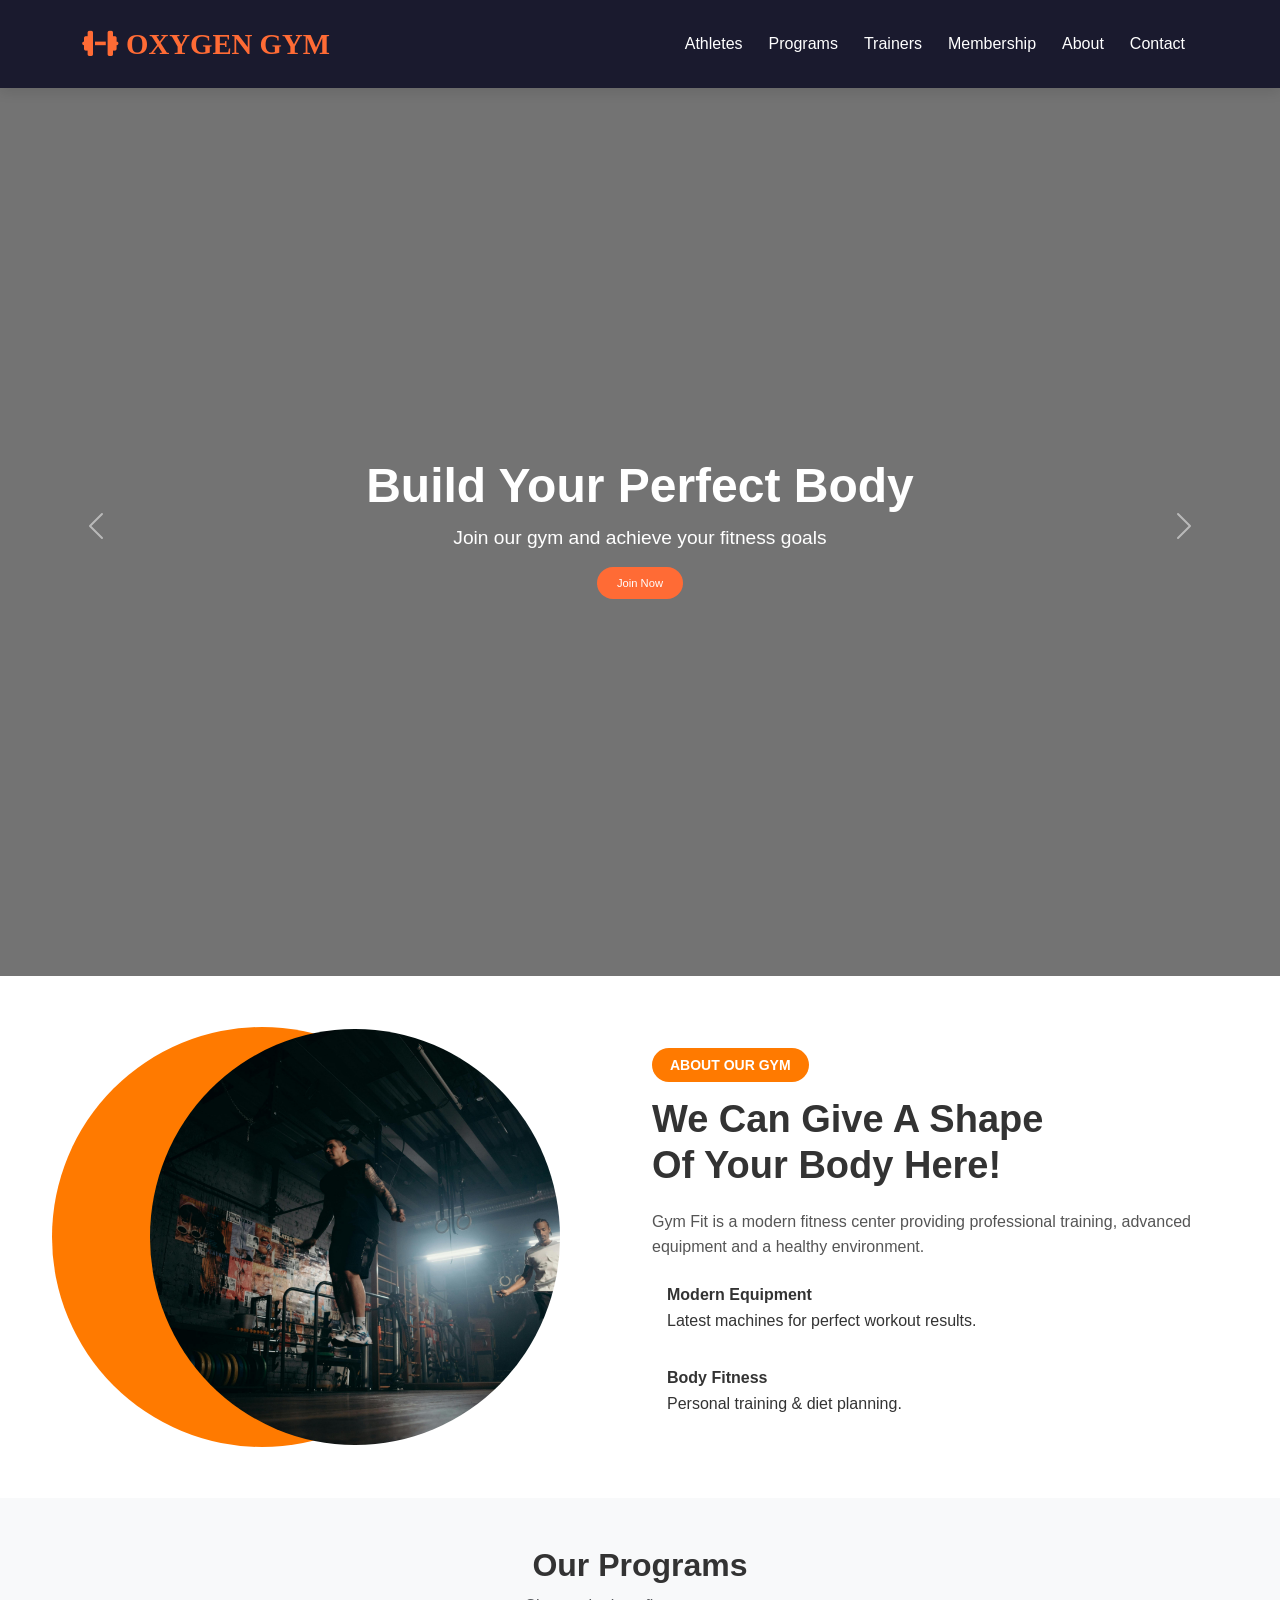
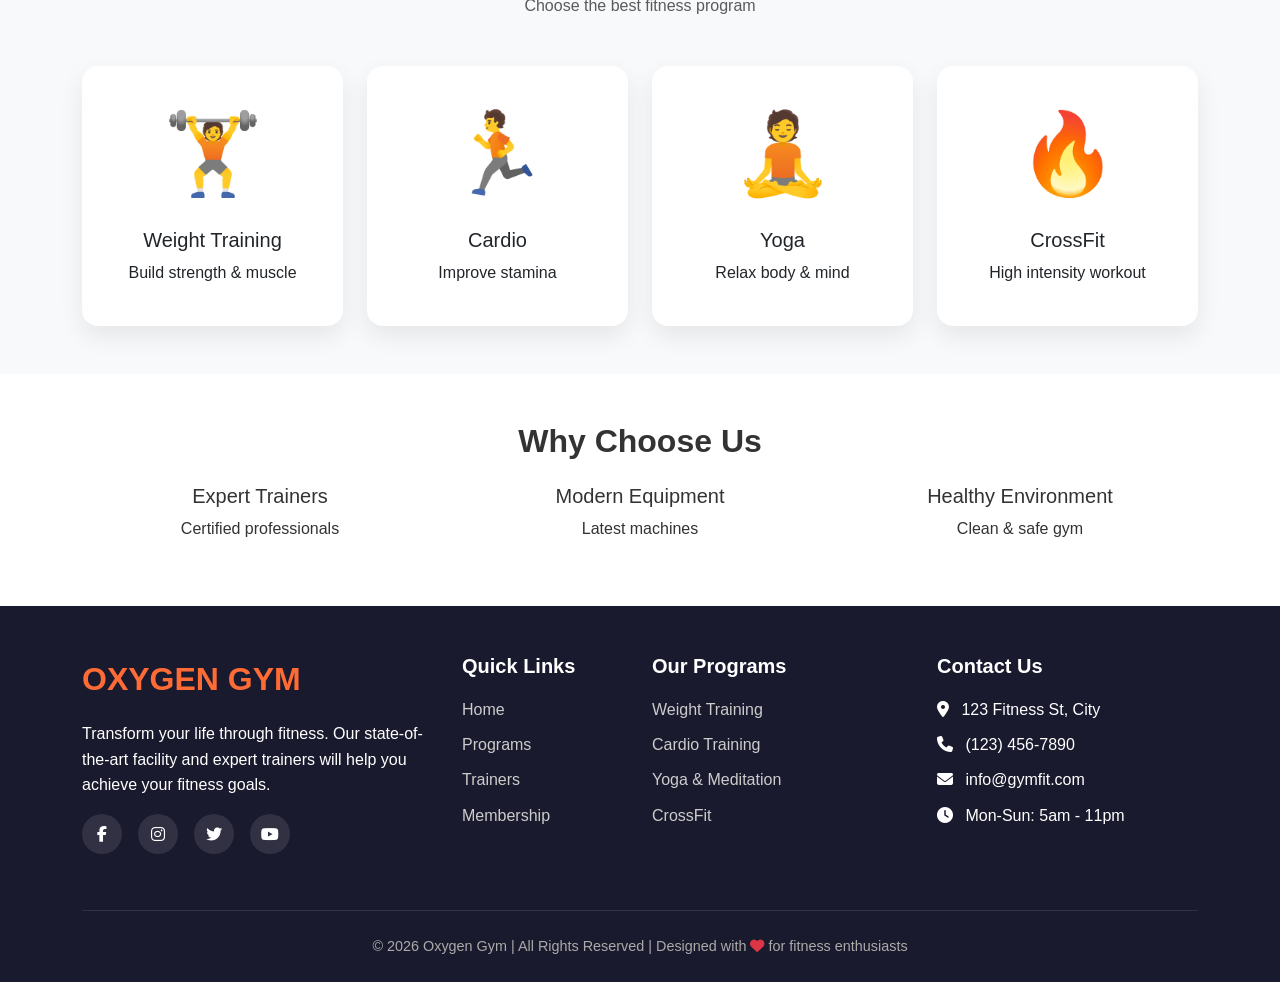
==== index.html @ 36de1846 "changes" ====
<!DOCTYPE html>
<html lang="en">

<head>
  <meta charset="UTF-8" />
  <title>Home | Oxygen Gym</title>
  <meta name="viewport" content="width=device-width, initial-scale=1" />

  <!-- Bootstrap CSS -->
  <link href="https://cdn.jsdelivr.net/npm/bootstrap@5.3.2/dist/css/bootstrap.min.css" rel="stylesheet" />
  <!-- <link rel="icon" type="image/svg+xml" href="data:image/svg+xml" /> -->
  <!-- <svg xmlns='http://www.w3.org/2000/svg' viewBox='0 0 640 512'>
    <path fill='%23dc3545'
      d='M96 96c-17.7 0-32 14.3-32 32v64H32c-17.7 0-32 14.3-32 32v64c0 17.7 14.3 32 32 32h32v64c0 17.7 14.3 32 32 32s32-14.3 32-32v-64h320v64c0 17.7 14.3 32 32 32s32-14.3 32-32v-64h32c17.7 0 32-14.3 32-32v-64c0-17.7-14.3-32-32-32h-32v-64c0-17.7-14.3-32-32-32s-32 14.3-32 32v64H128v-64c0-17.7-14.3-32-32-32z' />
  </svg>" /> -->
  <!-- Custom CSS -->
  <link rel="stylesheet" href="../css/index.css" />
</head>

<body>
  <!-- ===== Navbar ===== -->
  <div id="header"></div>

  <!-- ===== Hero Section ===== -->
  <div id="heroCarousel" class="carousel slide carousel-fade" data-bs-ride="carousel">
    <div class="carousel-inner">
      <!-- Slide 1 -->
      <div class="carousel-item active">
        <div class="hero-slide d-flex align-items-center justify-content-center text-white">
          <video class="bg-video" autoplay muted loop playsinline>
            <source src="./assets/banner/gym1.mp4" type="video/mp4" />
          </video>

          <div class="hero-content text-center">
            <h1 class="fw-bold">Build Your Perfect Body</h1>
            <p>Join our gym and achieve your fitness goals</p>
            <a href="../membership.html" class="btn-swiper btn-danger btn-lg mt-3">
              Join Now
            </a>
          </div>
        </div>
      </div>

      <!-- Slide 2 -->
      <div class="carousel-item">
        <div class="hero-slide d-flex align-items-center justify-content-center text-white">
          <video class="bg-video" autoplay muted loop playsinline>
            <source src="./assets/banner/boxing.mp4" type="video/mp4" />
          </video>

          <div class="hero-content text-center">
            <h1 class="fw-bold">Train Hard, Stay Fit</h1>
            <p>Professional trainers & modern equipment</p>
            <a href="../membership.html" class="btn-swiper  btn-lg mt-3">
              Join Now
            </a>
          </div>
        </div>
      </div>
    </div>

    <!-- Controls -->
    <button class="carousel-control-prev" type="button" data-bs-target="#heroCarousel" data-bs-slide="prev">
      <span class="carousel-control-prev-icon"></span>
    </button>

    <button class="carousel-control-next" type="button" data-bs-target="#heroCarousel" data-bs-slide="next">
      <span class="carousel-control-next-icon"></span>
    </button>
  </div>

  <!-- ===== About Section ===== -->
  <section class="about-section py-5">
    <div class="container">
      <div class="row align-items-center">

        <!-- IMAGE SIDE -->
        <div class="col-lg-6 col-md-6 col-sm-12 mb-4 mb-lg-0 ">
          <div class="about-img-wrapper">
            <span class="about-bg-shape"></span>
            <img src="./assets/gym1.jpg" alt="Gym" class="about-img" />
          </div>
        </div>

        <!-- CONTENT SIDE -->
        <div class="col-lg-6 col-md-6 col-sm-12 mt-sm-4">
          <span class="about-badge">ABOUT OUR GYM</span>
          <h2 class="about-title">
            We Can Give A Shape <br /> Of Your Body Here!
          </h2>

          <p class="about-text">
            Gym Fit is a modern fitness center providing professional training,
            advanced equipment and a healthy environment.
          </p>

          <div class="about-feature">
            <i class="bi bi-barbell"></i>
            <div>
              <h6>Modern Equipment</h6>
              <p>Latest machines for perfect workout results.</p>
            </div>
          </div>

          <div class="about-feature">
            <i class="bi bi-heart-pulse"></i>
            <div>
              <h6>Body Fitness</h6>
              <p>Personal training & diet planning.</p>
            </div>
          </div>
        </div>

      </div>
    </div>
  </section>


  <!-- ===== Programs Section ===== -->
  <section class="py-5 bg-light">
    <div class="container">
      <div class="text-center mb-5">
        <h2 class="fw-bold">Our Programs</h2>
        <p class="text-muted">Choose the best fitness program</p>
      </div>

      <div class="row g-4">
        <div class="col-lg-3 col-md-4 col-sm-6">
          <a href="programs.html" class="program-card">
            <div class="card text-center h-100">
              <div class="card-body">
                <div class="icon">🏋️</div>
                <h5>Weight Training</h5>
                <p>Build strength & muscle</p>
              </div>
            </div>
          </a>
        </div>

        <div class="col-lg-3 col-md-4 col-sm-6">
          <a href="programs.html" class="program-card">
            <div class="card text-center h-100">
              <div class="card-body">
                <div class="icon">🏃</div>
                <h5>Cardio</h5>
                <p>Improve stamina</p>
              </div>
            </div>
          </a>
        </div>

        <div class="col-lg-3 col-md-4 col-sm-6">
          <a href="programs.html" class="program-card">
            <div class="card text-center h-100">
              <div class="card-body">
                <div class="icon">🧘</div>
                <h5>Yoga</h5>
                <p>Relax body & mind</p>
              </div>
            </div>
          </a>
        </div>

        <div class="col-lg-3 col-md-4 col-sm-6">
          <a href="programs.html" class="program-card">
            <div class="card text-center h-100">
              <div class="card-body">
                <div class="icon">🔥</div>
                <h5>CrossFit</h5>
                <p>High intensity workout</p>
              </div>
            </div>
          </a>
        </div>
      </div>
    </div>
  </section>

  <!-- ===== Why Choose Us ===== -->
  <section class="py-5 why-choose-us">
    <div class="container">
      <div class="text-center mb-4">
        <h2 class="fw-bold">Why Choose Us</h2>
      </div>

      <div class="row text-center">
        <div class="col-md-4">
          <h5>Expert Trainers</h5>
          <p>Certified professionals</p>
        </div>
        <div class="col-md-4">
          <h5>Modern Equipment</h5>
          <p>Latest machines</p>
        </div>
        <div class="col-md-4">
          <h5>Healthy Environment</h5>
          <p>Clean & safe gym</p>
        </div>
      </div>
    </div>
  </section>

  <!-- ===== Footer ===== -->
  <div id="footer"></div>

  <script src="../js/main.js"></script>
  <script src="https://cdn.jsdelivr.net/npm/bootstrap@5.3.2/dist/js/bootstrap.bundle.min.js"></script>
</body>

</html>
---- css/index.css ----
body {
  padding-top: 70px;
}

/* ===== Hero Section ===== */
.hero-slide {
  position: relative;
  height: 100vh;
  overflow: hidden;
}

.bg-video {
  position: absolute;
  inset: 0;
  width: 100%;
  height: 100%;
  object-fit: cover;
  z-index: 1;
}

.hero-slide::after {
  content: "";
  position: absolute;
  inset: 0;
  background: rgba(0, 0, 0, 0.55);
  z-index: 2;
}

.hero-content {
  position: relative;
  z-index: 3;
  padding: 20px;
}

.hero-content h1 {
  font-size: 3rem;
}

.hero-content p {
  font-size: 1.2rem;
}

.btn-swiper {
  background-color: var(--primary-color);
  color: white;
  border: none;
  padding: 10px 20px;
  font-size: 0.7rem;
  border-radius: 30px;
  transition: background-color 0.3s ease;
  text-decoration: none;
}

/* ===== Programs ===== */
.program-card {
  text-decoration: none;
  color: inherit;
}

.program-card .card {
  border: none;
  border-radius: 16px;
  box-shadow: 0 10px 25px rgba(0, 0, 0, 0.08);
  transition: 0.3s;
}

.program-card .card:hover {
  transform: translateY(-8px);
  box-shadow: 0 20px 40px rgba(0, 0, 0, 0.15);
  background: #d2d6d1;
}

.icon {
  font-size: 80px;
  margin-bottom: 10px;
}

/* ===== Responsive ===== */
@media (max-width: 768px) {
  body {
    padding-top: 60px;
  }

  .hero-content h1 {
    font-size: 1rem;
  }

  .hero-content p {
    font-size: 0.6rem;
  }

  .hero-slide {
    height: 40vh;
  }

  .icon {
    font-size: 30px;
  }
  .btn-swiper {
    font-size: 0.8rem;
    padding: 8px 16px;
  }
}

@media (max-width: 576px) {
  .why-choose-us .col-md-4 {
    margin-bottom: 20px;
  }
}

.about-section {
  background: #fff;
}

.about-img-wrapper {
  position: relative;
  display: flex;
  justify-content: center;
}

.about-bg-shape {
  position: absolute;
  width: 420px;
  height: 420px;
  background: #ff7a00;
  border-radius: 50%;
  left: -30px;
  top: 50%;
  transform: translateY(-50%);
  z-index: 1;
}

.about-img {
  position: relative;
  z-index: 2;
  max-width: 75%;
  border-radius: 50%;
}

/* Content */
.about-badge {
  display: inline-block;
  background: #ff7a00;
  color: #fff;
  padding: 6px 18px;
  border-radius: 20px;
  font-size: 14px;
  font-weight: 600;
  margin-bottom: 15px;
}

.about-title {
  font-size: 38px;
  font-weight: 800;
  margin-bottom: 20px;
}

.about-text {
  color: #555;
  margin-bottom: 25px;
}

/* Features */
.about-feature {
  display: flex;
  gap: 15px;
  margin-bottom: 18px;
}

.about-feature i {
  font-size: 28px;
  color: #ff7a00;
}

.about-feature h6 {
  font-weight: 700;
  margin-bottom: 4px;
}

/* Responsive */
@media (max-width: 991px) {
  .about-bg-shape {
    width: 300px;
    height: 300px;
    left: 50%;
    transform: translate(-50%, -50%);
  }

  .about-title {
    font-size: 28px;
  }
}
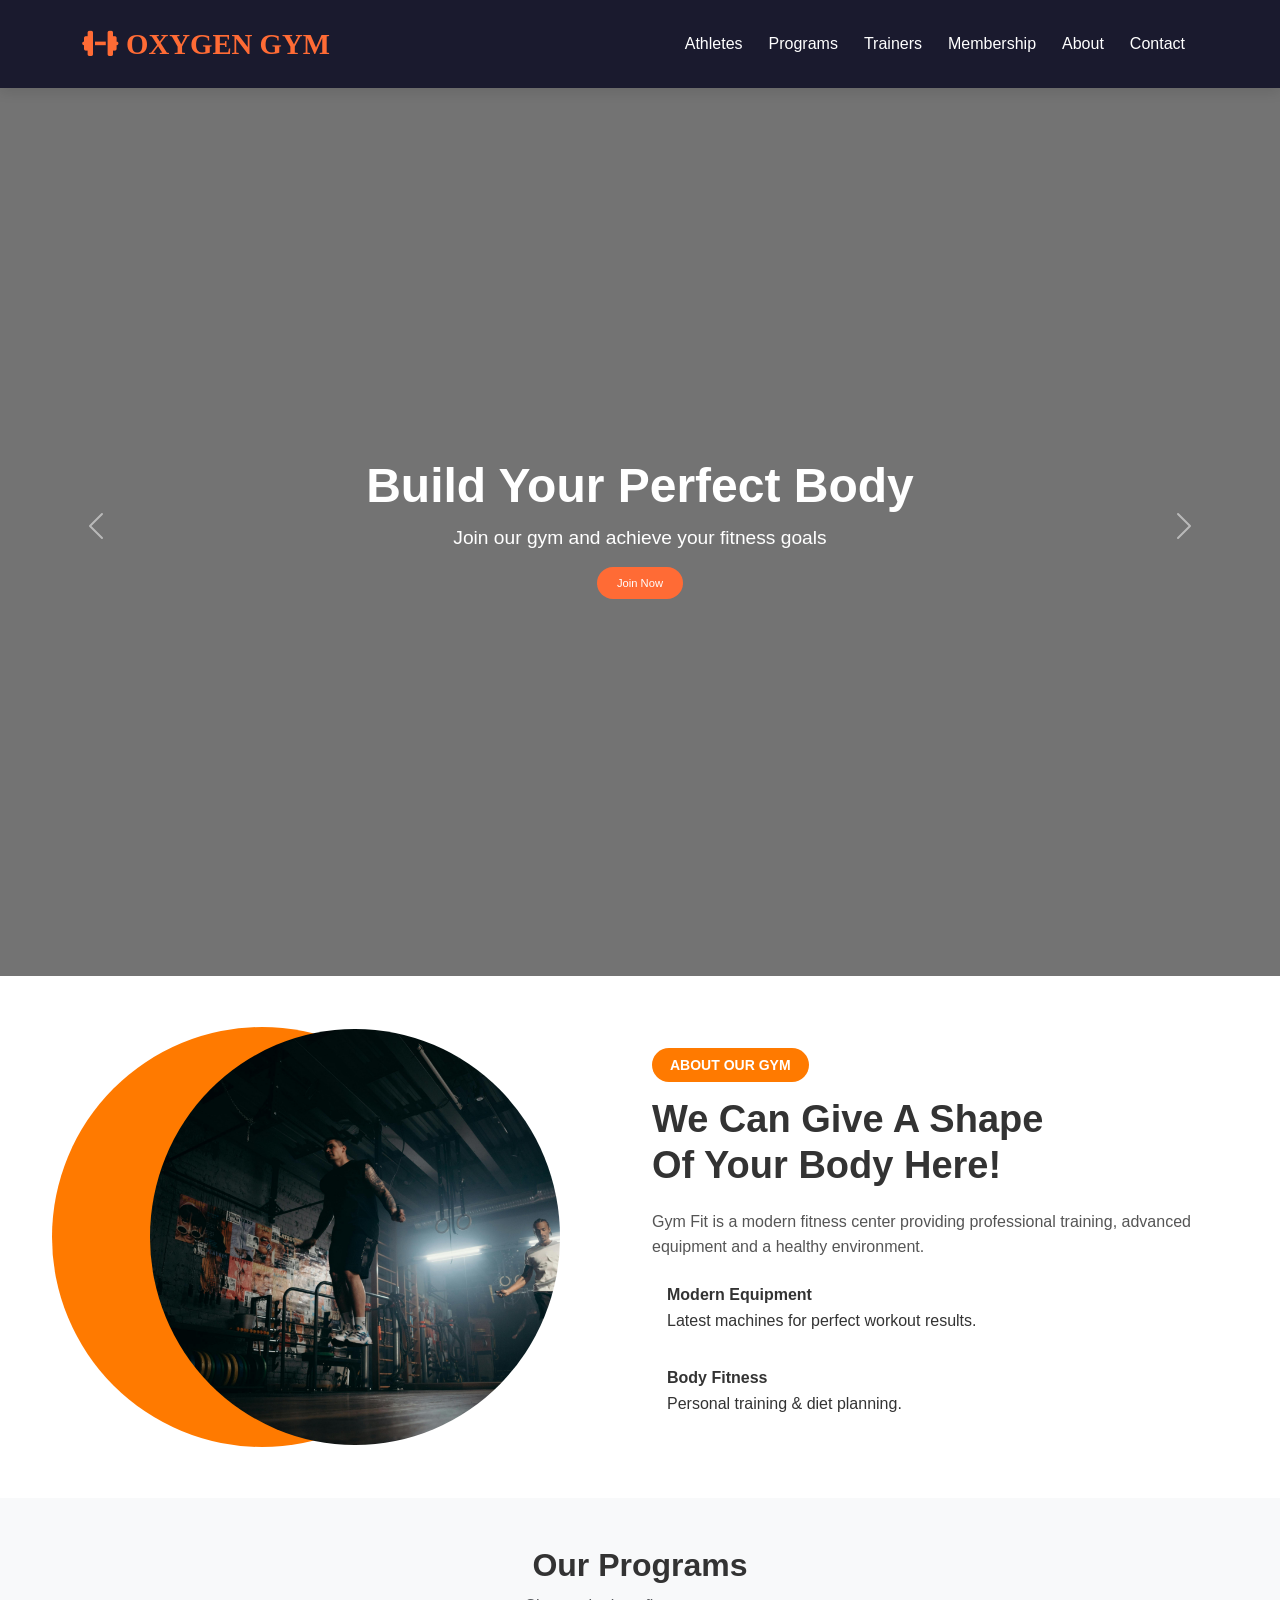
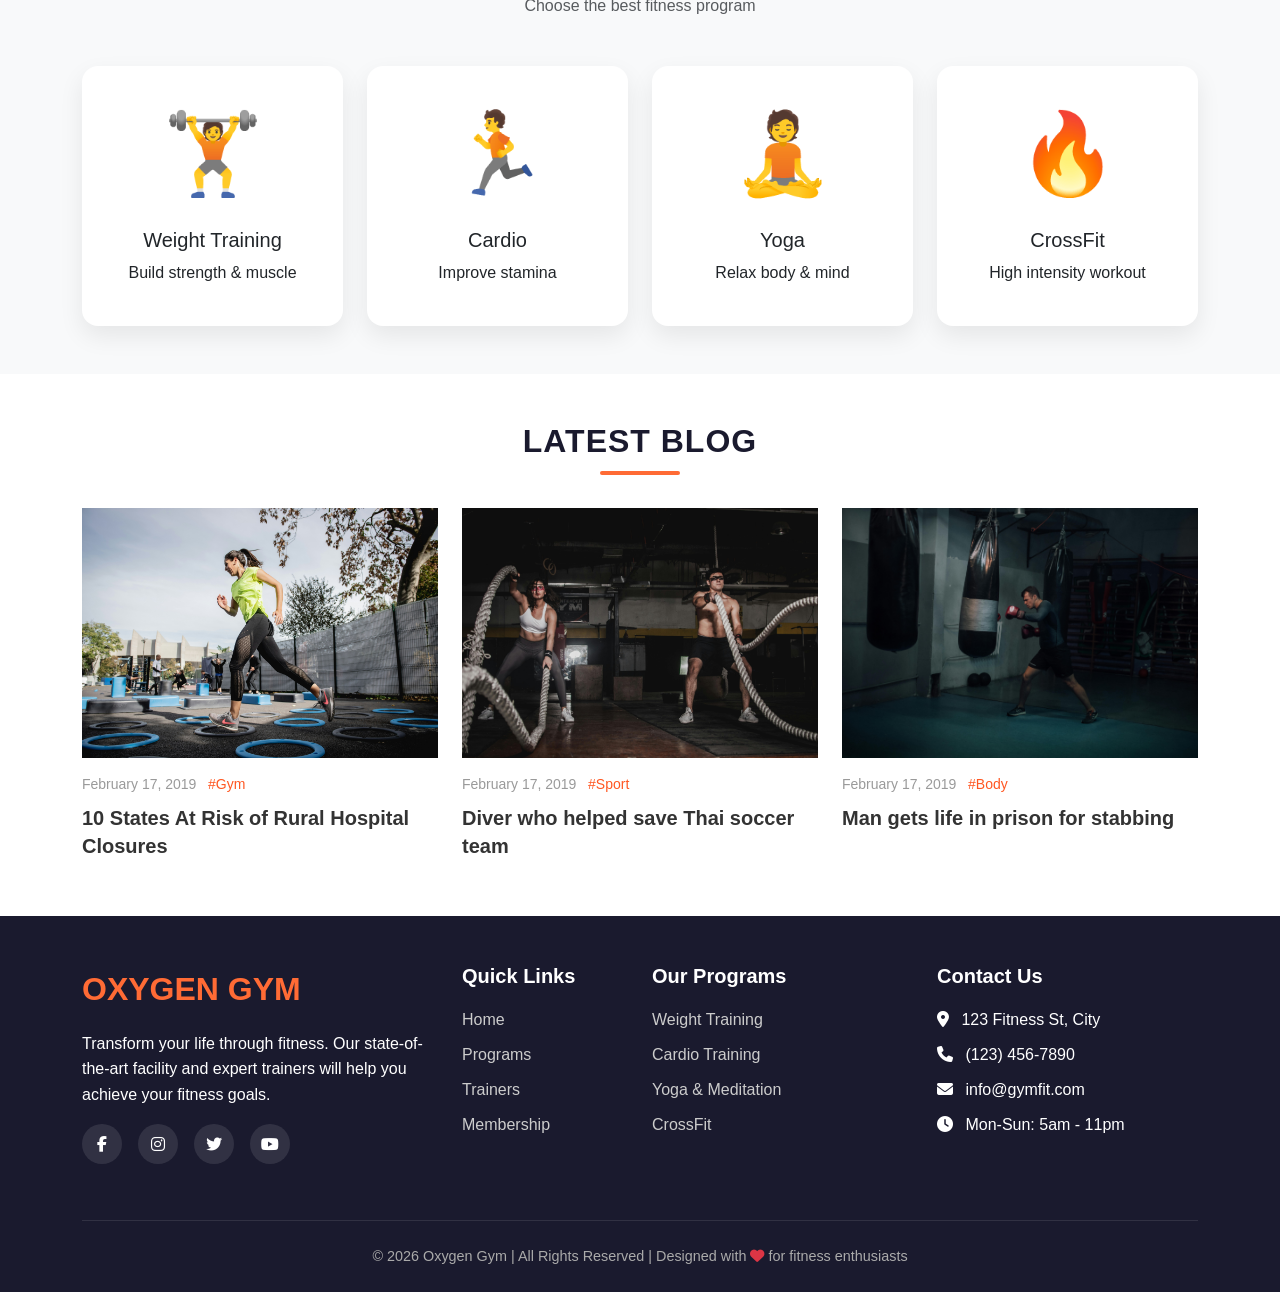
==== commit d031c44a: "changes" ====
--- a/index.html
+++ b/index.html
@@ -175,30 +175,52 @@
       </div>
     </div>
   </section>
-
-  <!-- ===== Why Choose Us ===== -->
-  <section class="py-5 why-choose-us">
+  <!-- ===== Latest Blog Section ===== -->
+
+  <section class="latest-blog py-5">
     <div class="container">
-      <div class="text-center mb-4">
-        <h2 class="fw-bold">Why Choose Us</h2>
-      </div>
-
-      <div class="row text-center">
-        <div class="col-md-4">
-          <h5>Expert Trainers</h5>
-          <p>Certified professionals</p>
-        </div>
-        <div class="col-md-4">
-          <h5>Modern Equipment</h5>
-          <p>Latest machines</p>
-        </div>
-        <div class="col-md-4">
-          <h5>Healthy Environment</h5>
-          <p>Clean & safe gym</p>
-        </div>
+      <h2 class="section-title text-center mb-5">LATEST BLOG</h2>
+
+      <div class="row g-4">
+        <!-- Blog Card 1 -->
+        <div class="col-lg-4 col-md-6">
+          <div class="blog-card">
+            <img src="/assets/cardio/2.jpg" alt="">
+            <div class="blog-content">
+              <span class="blog-meta">February 17, 2019 &nbsp; <a href="#">#Gym</a></span>
+              <h4>10 States At Risk of Rural Hospital Closures</h4>
+            </div>
+          </div>
+        </div>
+
+        <!-- Blog Card 2 -->
+        <div class="col-lg-4 col-md-6">
+          <div class="blog-card">
+            <img src="/assets/cardio/3.jpg" alt="">
+            <div class="blog-content">
+              <span class="blog-meta">February 17, 2019 &nbsp; <a href="#">#Sport</a></span>
+              <h4>Diver who helped save Thai soccer team</h4>
+            </div>
+          </div>
+        </div>
+
+        <!-- Blog Card 3 -->
+        <div class="col-lg-4 col-md-6">
+          <div class="blog-card">
+            <img src="/assets/cardio/4.jpg" alt="">
+            <div class="blog-content">
+              <span class="blog-meta">February 17, 2019 &nbsp; <a href="#">#Body</a></span>
+              <h4>Man gets life in prison for stabbing</h4>
+            </div>
+          </div>
+        </div>
+
       </div>
     </div>
   </section>
+
+
+
 
   <!-- ===== Footer ===== -->
   <div id="footer"></div>
--- a/css/index.css
+++ b/css/index.css
@@ -190,3 +190,63 @@
     font-size: 28px;
   }
 }
+
+/* latest blog section */
+
+.latest-blog {
+  background: #ffffff;
+}
+
+.section-title {
+  font-weight: 700;
+  letter-spacing: 1px;
+}
+
+.blog-card {
+  border: none;
+  background: #fff;
+  transition: transform 0.3s ease;
+}
+
+.blog-card:hover {
+  transform: translateY(-5px);
+}
+
+.blog-card img {
+  width: 100%;
+  height: 250px;
+  object-fit: cover;
+}
+
+.blog-content {
+  padding-top: 15px;
+}
+
+.blog-meta {
+  font-size: 14px;
+  color: #9a9a9a;
+  display: block;
+  margin-bottom: 8px;
+}
+
+.blog-meta a {
+  color: #ff5722;
+  text-decoration: none;
+}
+
+.blog-content h4 {
+  font-size: 20px;
+  font-weight: 600;
+  line-height: 1.4;
+}
+
+/* Responsive */
+@media (max-width: 768px) {
+  .blog-card img {
+    height: 220px;
+  }
+
+  .blog-content h4 {
+    font-size: 18px;
+  }
+}
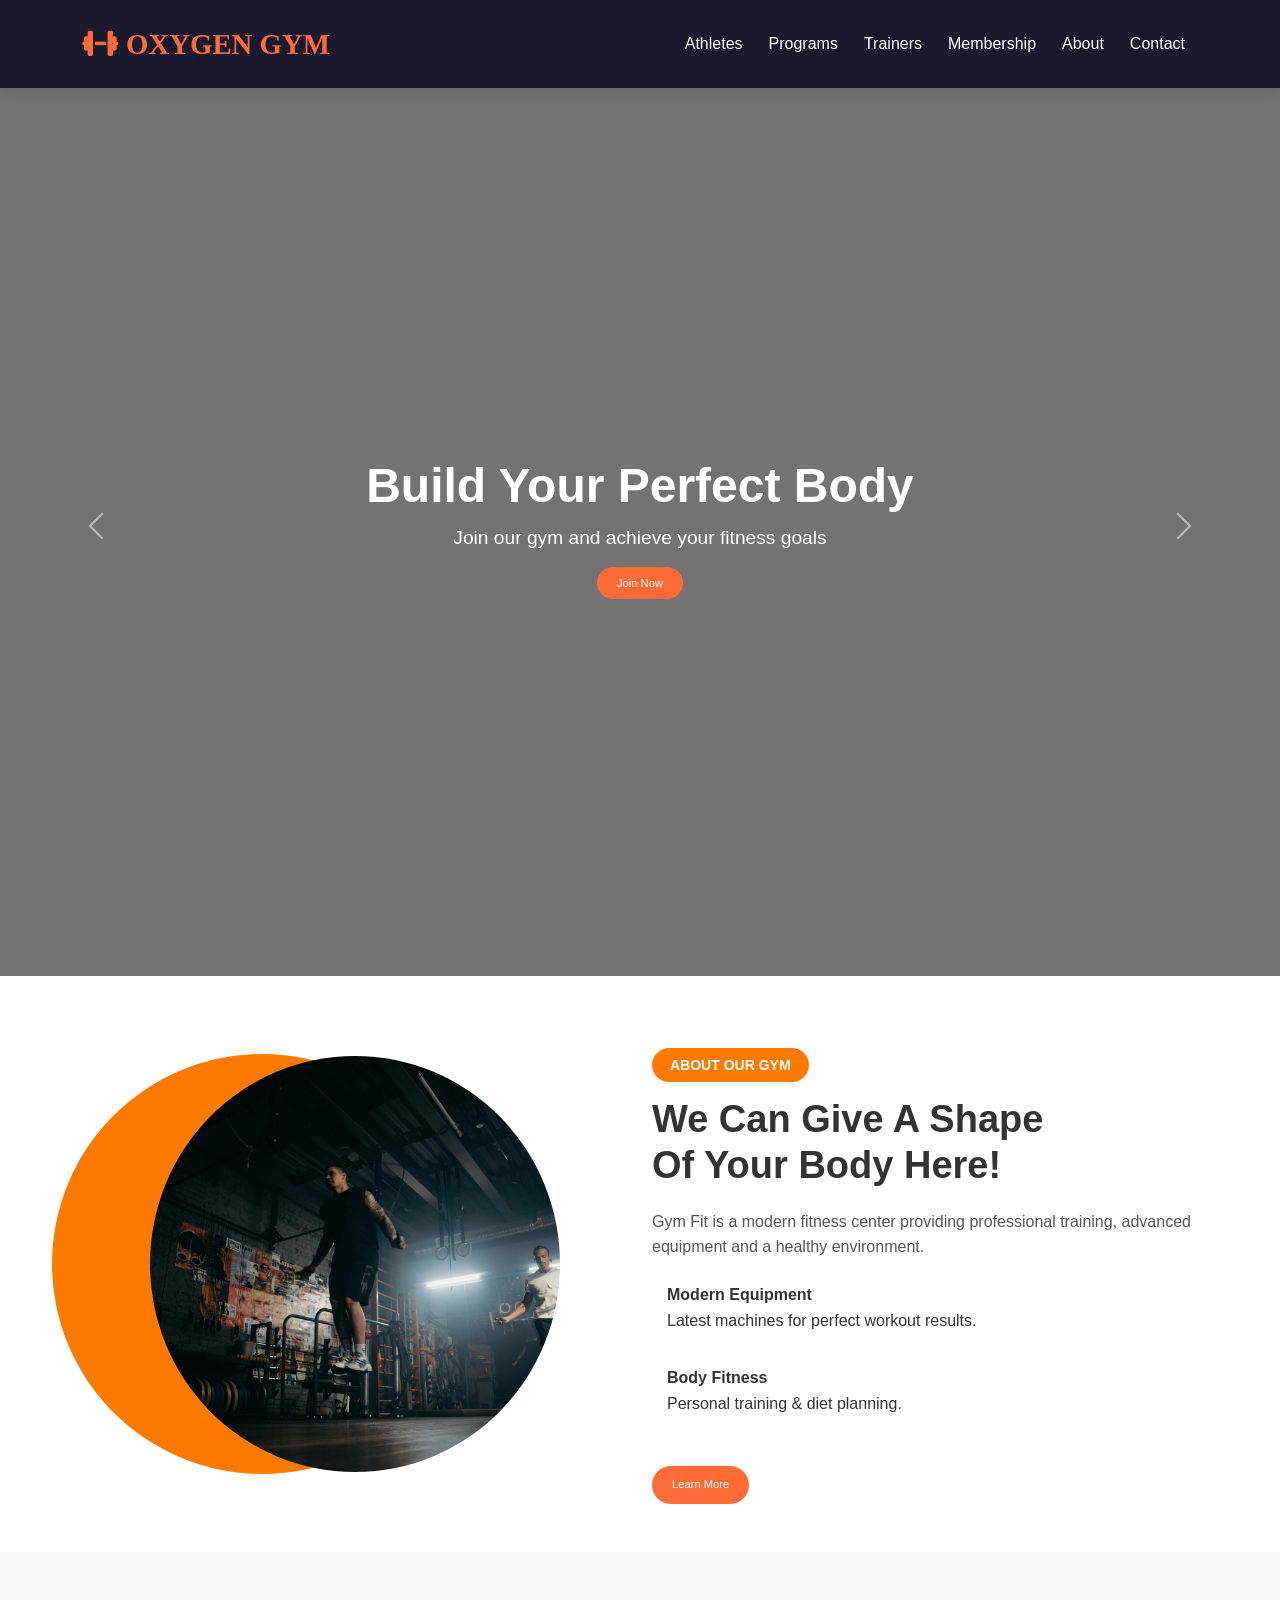
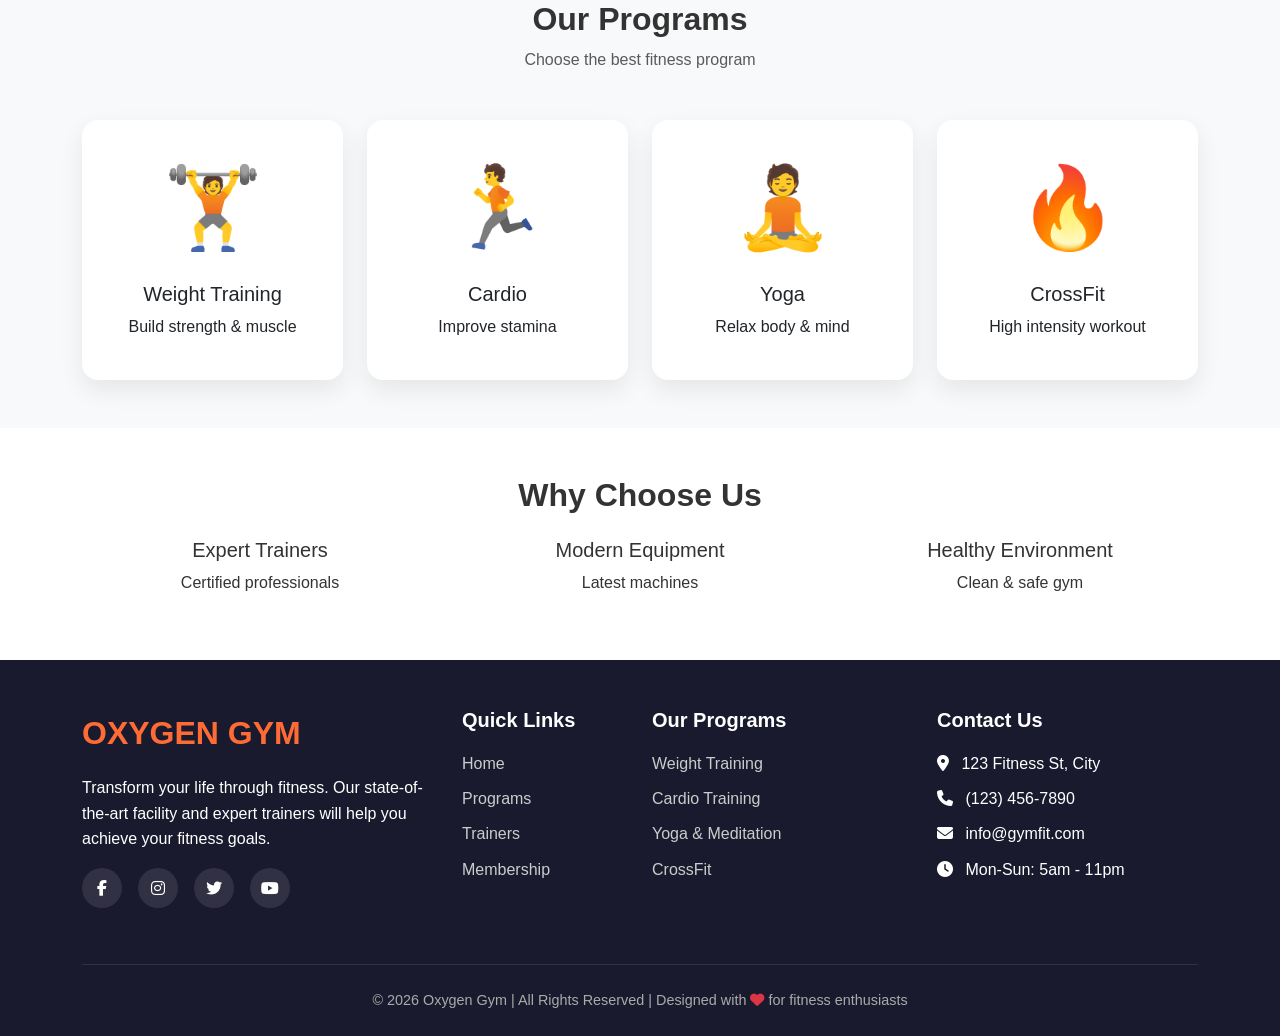
==== commit b2d1f769: "fixed" ====
--- a/index.html
+++ b/index.html
@@ -108,8 +108,13 @@
               <h6>Body Fitness</h6>
               <p>Personal training & diet planning.</p>
             </div>
-          </div>
-        </div>
+           
+          </div>
+          <a href="about.html">
+            <button class="btn-swiper btn-danger btn-lg mt-3">Learn More</button>
+          </a>
+        </div>
+    
 
       </div>
     </div>
@@ -175,52 +180,30 @@
       </div>
     </div>
   </section>
-  <!-- ===== Latest Blog Section ===== -->
-
-  <section class="latest-blog py-5">
+
+  <!-- ===== Why Choose Us ===== -->
+  <section class="py-5 why-choose-us">
     <div class="container">
-      <h2 class="section-title text-center mb-5">LATEST BLOG</h2>
-
-      <div class="row g-4">
-        <!-- Blog Card 1 -->
-        <div class="col-lg-4 col-md-6">
-          <div class="blog-card">
-            <img src="/assets/cardio/2.jpg" alt="">
-            <div class="blog-content">
-              <span class="blog-meta">February 17, 2019 &nbsp; <a href="#">#Gym</a></span>
-              <h4>10 States At Risk of Rural Hospital Closures</h4>
-            </div>
-          </div>
-        </div>
-
-        <!-- Blog Card 2 -->
-        <div class="col-lg-4 col-md-6">
-          <div class="blog-card">
-            <img src="/assets/cardio/3.jpg" alt="">
-            <div class="blog-content">
-              <span class="blog-meta">February 17, 2019 &nbsp; <a href="#">#Sport</a></span>
-              <h4>Diver who helped save Thai soccer team</h4>
-            </div>
-          </div>
-        </div>
-
-        <!-- Blog Card 3 -->
-        <div class="col-lg-4 col-md-6">
-          <div class="blog-card">
-            <img src="/assets/cardio/4.jpg" alt="">
-            <div class="blog-content">
-              <span class="blog-meta">February 17, 2019 &nbsp; <a href="#">#Body</a></span>
-              <h4>Man gets life in prison for stabbing</h4>
-            </div>
-          </div>
-        </div>
-
+      <div class="text-center mb-4">
+        <h2 class="fw-bold">Why Choose Us</h2>
+      </div>
+
+      <div class="row text-center">
+        <div class="col-md-4">
+          <h5>Expert Trainers</h5>
+          <p>Certified professionals</p>
+        </div>
+        <div class="col-md-4">
+          <h5>Modern Equipment</h5>
+          <p>Latest machines</p>
+        </div>
+        <div class="col-md-4">
+          <h5>Healthy Environment</h5>
+          <p>Clean & safe gym</p>
+        </div>
       </div>
     </div>
   </section>
-
-
-
 
   <!-- ===== Footer ===== -->
   <div id="footer"></div>
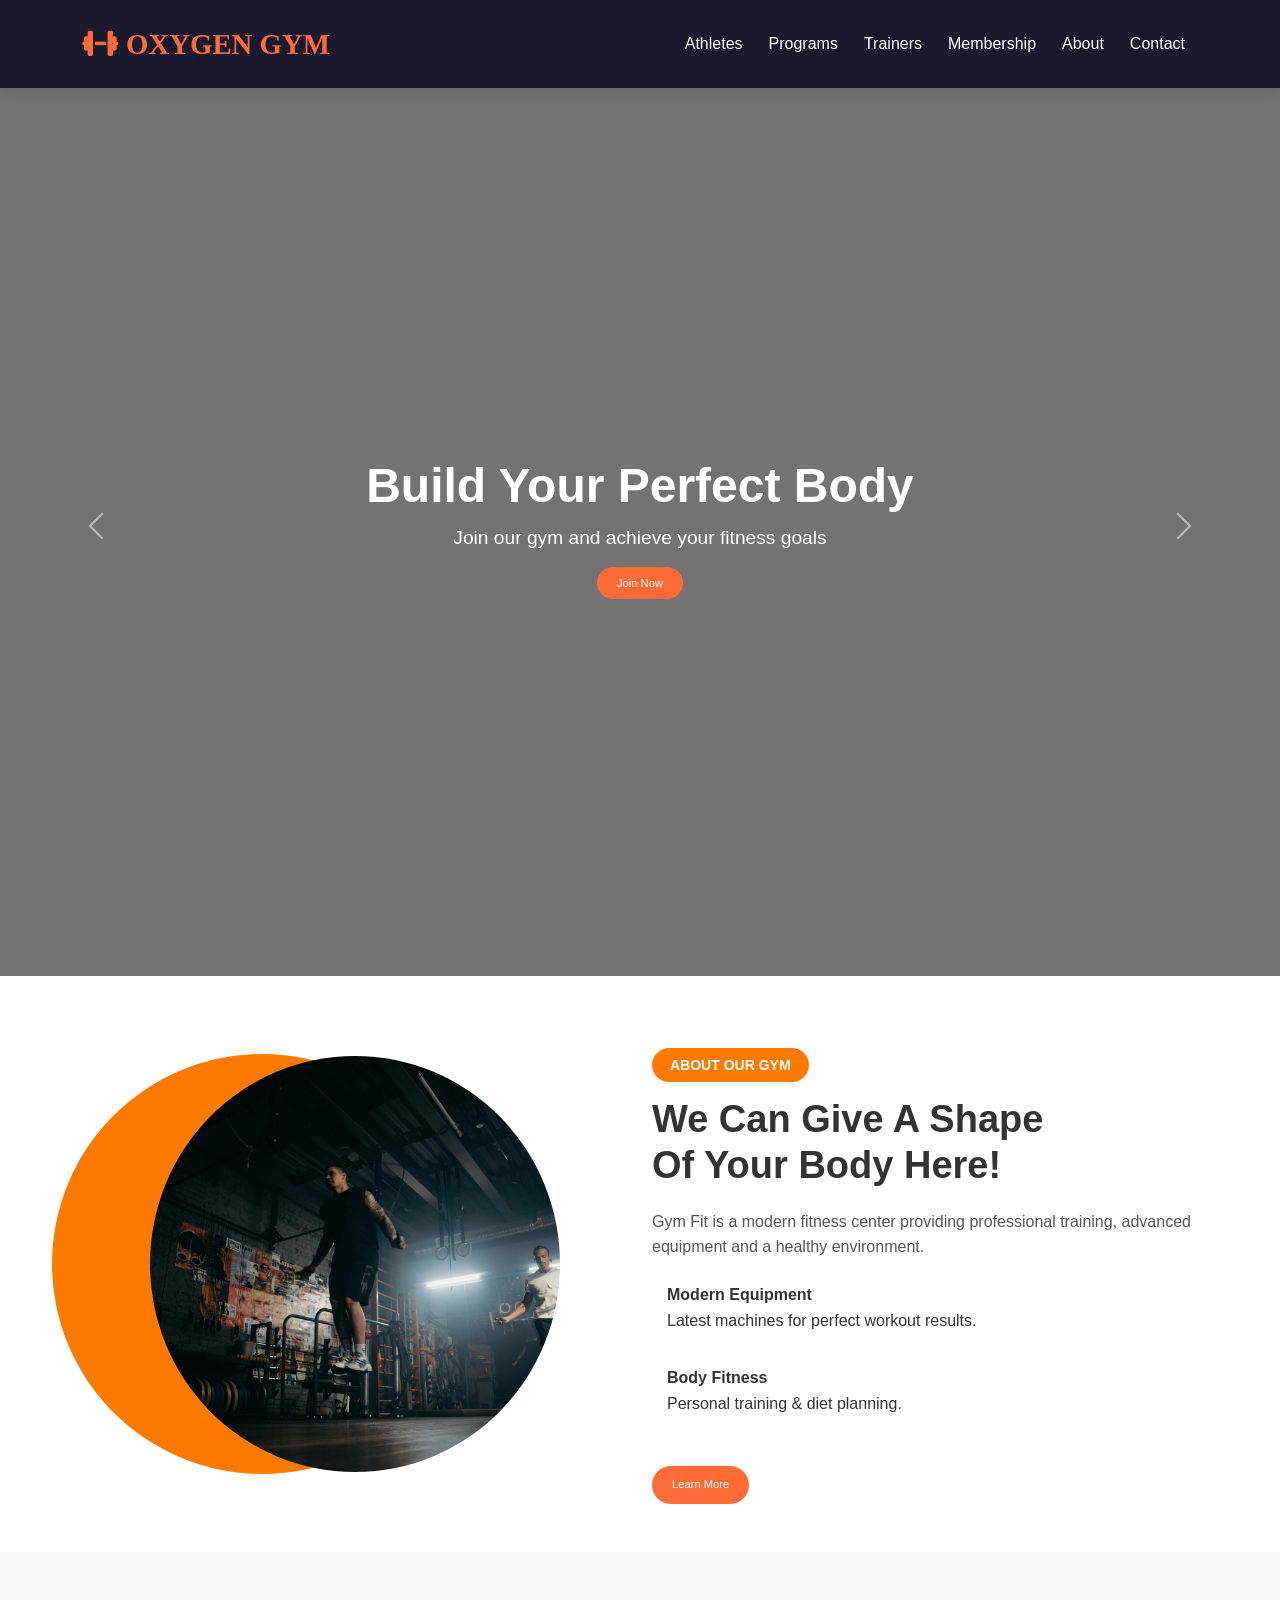
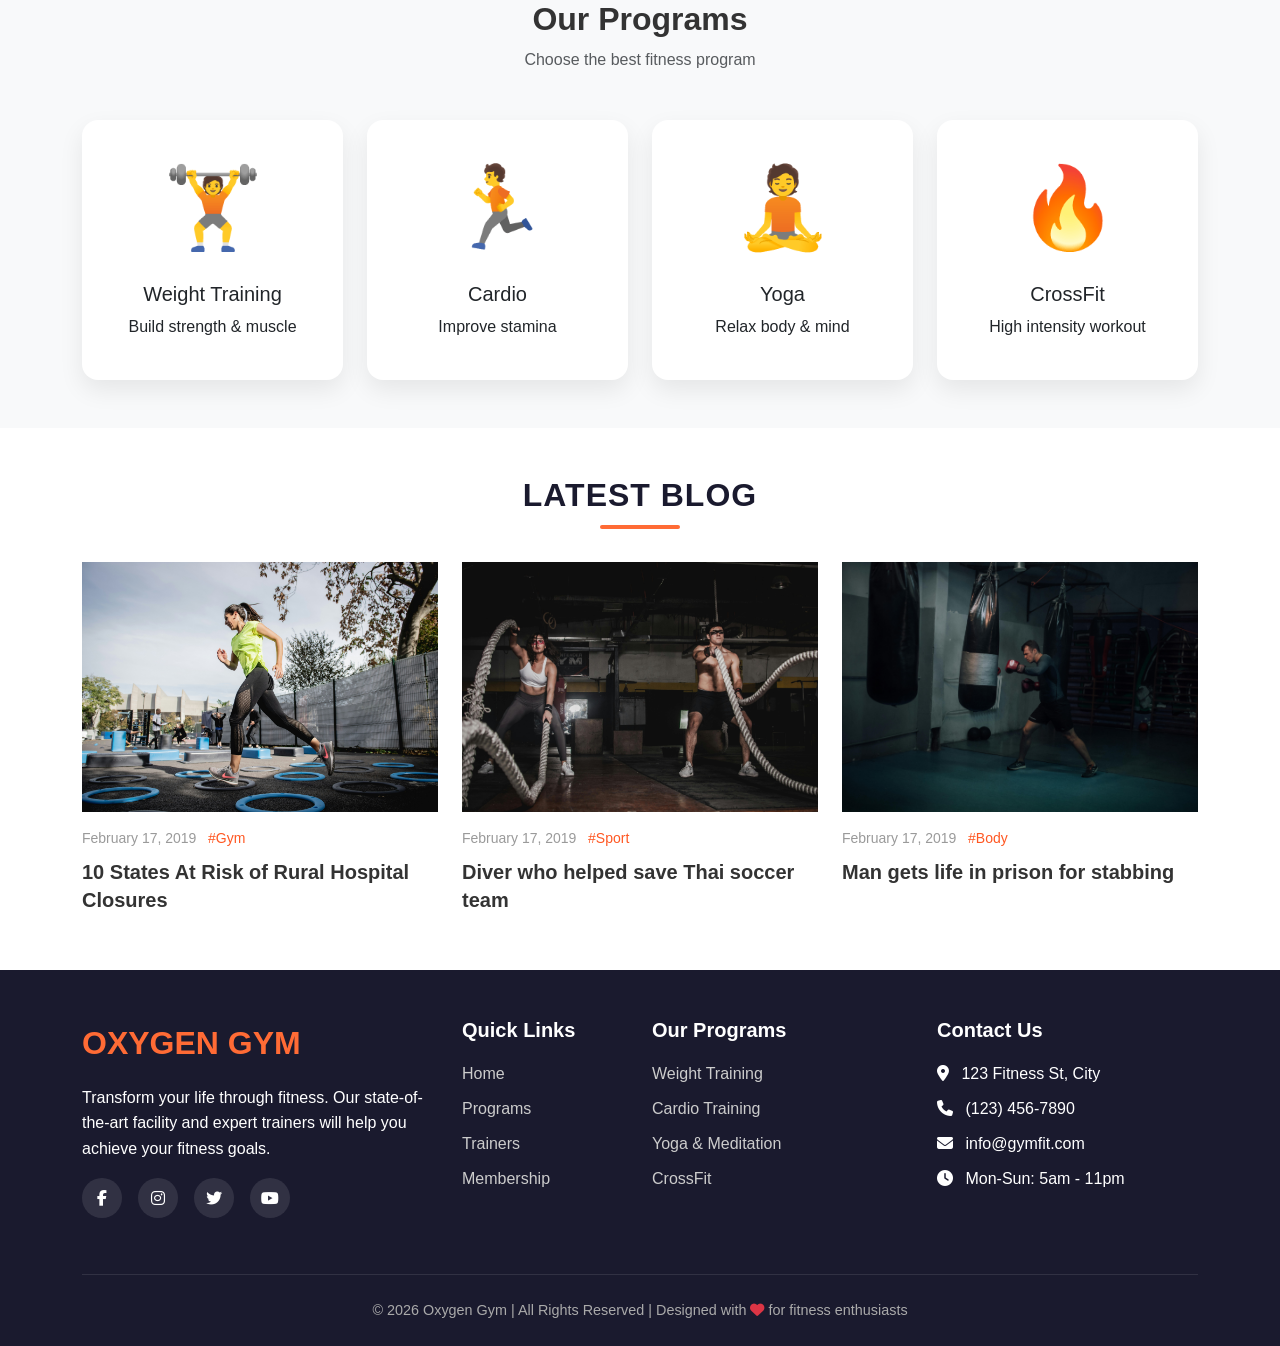
==== commit 172e7d31: "Merge pull request #27 from sahilsheikh07/saqlain-HTML fixed" ====
--- a/index.html
+++ b/index.html
@@ -8,11 +8,9 @@
 
   <!-- Bootstrap CSS -->
   <link href="https://cdn.jsdelivr.net/npm/bootstrap@5.3.2/dist/css/bootstrap.min.css" rel="stylesheet" />
-  <!-- <link rel="icon" type="image/svg+xml" href="data:image/svg+xml" /> -->
-  <!-- <svg xmlns='http://www.w3.org/2000/svg' viewBox='0 0 640 512'>
-    <path fill='%23dc3545'
-      d='M96 96c-17.7 0-32 14.3-32 32v64H32c-17.7 0-32 14.3-32 32v64c0 17.7 14.3 32 32 32h32v64c0 17.7 14.3 32 32 32s32-14.3 32-32v-64h320v64c0 17.7 14.3 32 32 32s32-14.3 32-32v-64h32c17.7 0 32-14.3 32-32v-64c0-17.7-14.3-32-32-32h-32v-64c0-17.7-14.3-32-32-32s-32 14.3-32 32v64H128v-64c0-17.7-14.3-32-32-32z' />
-  </svg>" /> -->
+  <link rel="icon" type="image/svg+xml"
+    href="data:image/svg+xml,%3Csvg xmlns='http://www.w3.org/2000/svg' viewBox='0 0 640 512'%3E%3Cpath fill='%23dc3545' d='M96 96c-17.7 0-32 14.3-32 32v64H32c-17.7 0-32 14.3-32 32v64c0 17.7 14.3 32 32 32h32v64c0 17.7 14.3 32 32 32s32-14.3 32-32v-64h320v64c0 17.7 14.3 32 32 32s32-14.3 32-32v-64h32c17.7 0 32-14.3 32-32v-64c0-17.7-14.3-32-32-32h-32v-64c0-17.7-14.3-32-32-32s-32 14.3-32 32v64H128v-64c0-17.7-14.3-32-32-32z'/%3E%3C/svg%3E" />
+
   <!-- Custom CSS -->
   <link rel="stylesheet" href="../css/index.css" />
 </head>
@@ -180,30 +178,52 @@
       </div>
     </div>
   </section>
-
-  <!-- ===== Why Choose Us ===== -->
-  <section class="py-5 why-choose-us">
+  <!-- ===== Latest Blog Section ===== -->
+
+  <section class="latest-blog py-5">
     <div class="container">
-      <div class="text-center mb-4">
-        <h2 class="fw-bold">Why Choose Us</h2>
-      </div>
-
-      <div class="row text-center">
-        <div class="col-md-4">
-          <h5>Expert Trainers</h5>
-          <p>Certified professionals</p>
-        </div>
-        <div class="col-md-4">
-          <h5>Modern Equipment</h5>
-          <p>Latest machines</p>
-        </div>
-        <div class="col-md-4">
-          <h5>Healthy Environment</h5>
-          <p>Clean & safe gym</p>
-        </div>
+      <h2 class="section-title text-center mb-5">LATEST BLOG</h2>
+
+      <div class="row g-4">
+        <!-- Blog Card 1 -->
+        <div class="col-lg-4 col-md-6">
+          <div class="blog-card">
+            <img src="/assets/cardio/2.jpg" alt="">
+            <div class="blog-content">
+              <span class="blog-meta">February 17, 2019 &nbsp; <a href="#">#Gym</a></span>
+              <h4>10 States At Risk of Rural Hospital Closures</h4>
+            </div>
+          </div>
+        </div>
+
+        <!-- Blog Card 2 -->
+        <div class="col-lg-4 col-md-6">
+          <div class="blog-card">
+            <img src="/assets/cardio/3.jpg" alt="">
+            <div class="blog-content">
+              <span class="blog-meta">February 17, 2019 &nbsp; <a href="#">#Sport</a></span>
+              <h4>Diver who helped save Thai soccer team</h4>
+            </div>
+          </div>
+        </div>
+
+        <!-- Blog Card 3 -->
+        <div class="col-lg-4 col-md-6">
+          <div class="blog-card">
+            <img src="/assets/cardio/4.jpg" alt="">
+            <div class="blog-content">
+              <span class="blog-meta">February 17, 2019 &nbsp; <a href="#">#Body</a></span>
+              <h4>Man gets life in prison for stabbing</h4>
+            </div>
+          </div>
+        </div>
+
       </div>
     </div>
   </section>
+
+
+
 
   <!-- ===== Footer ===== -->
   <div id="footer"></div>
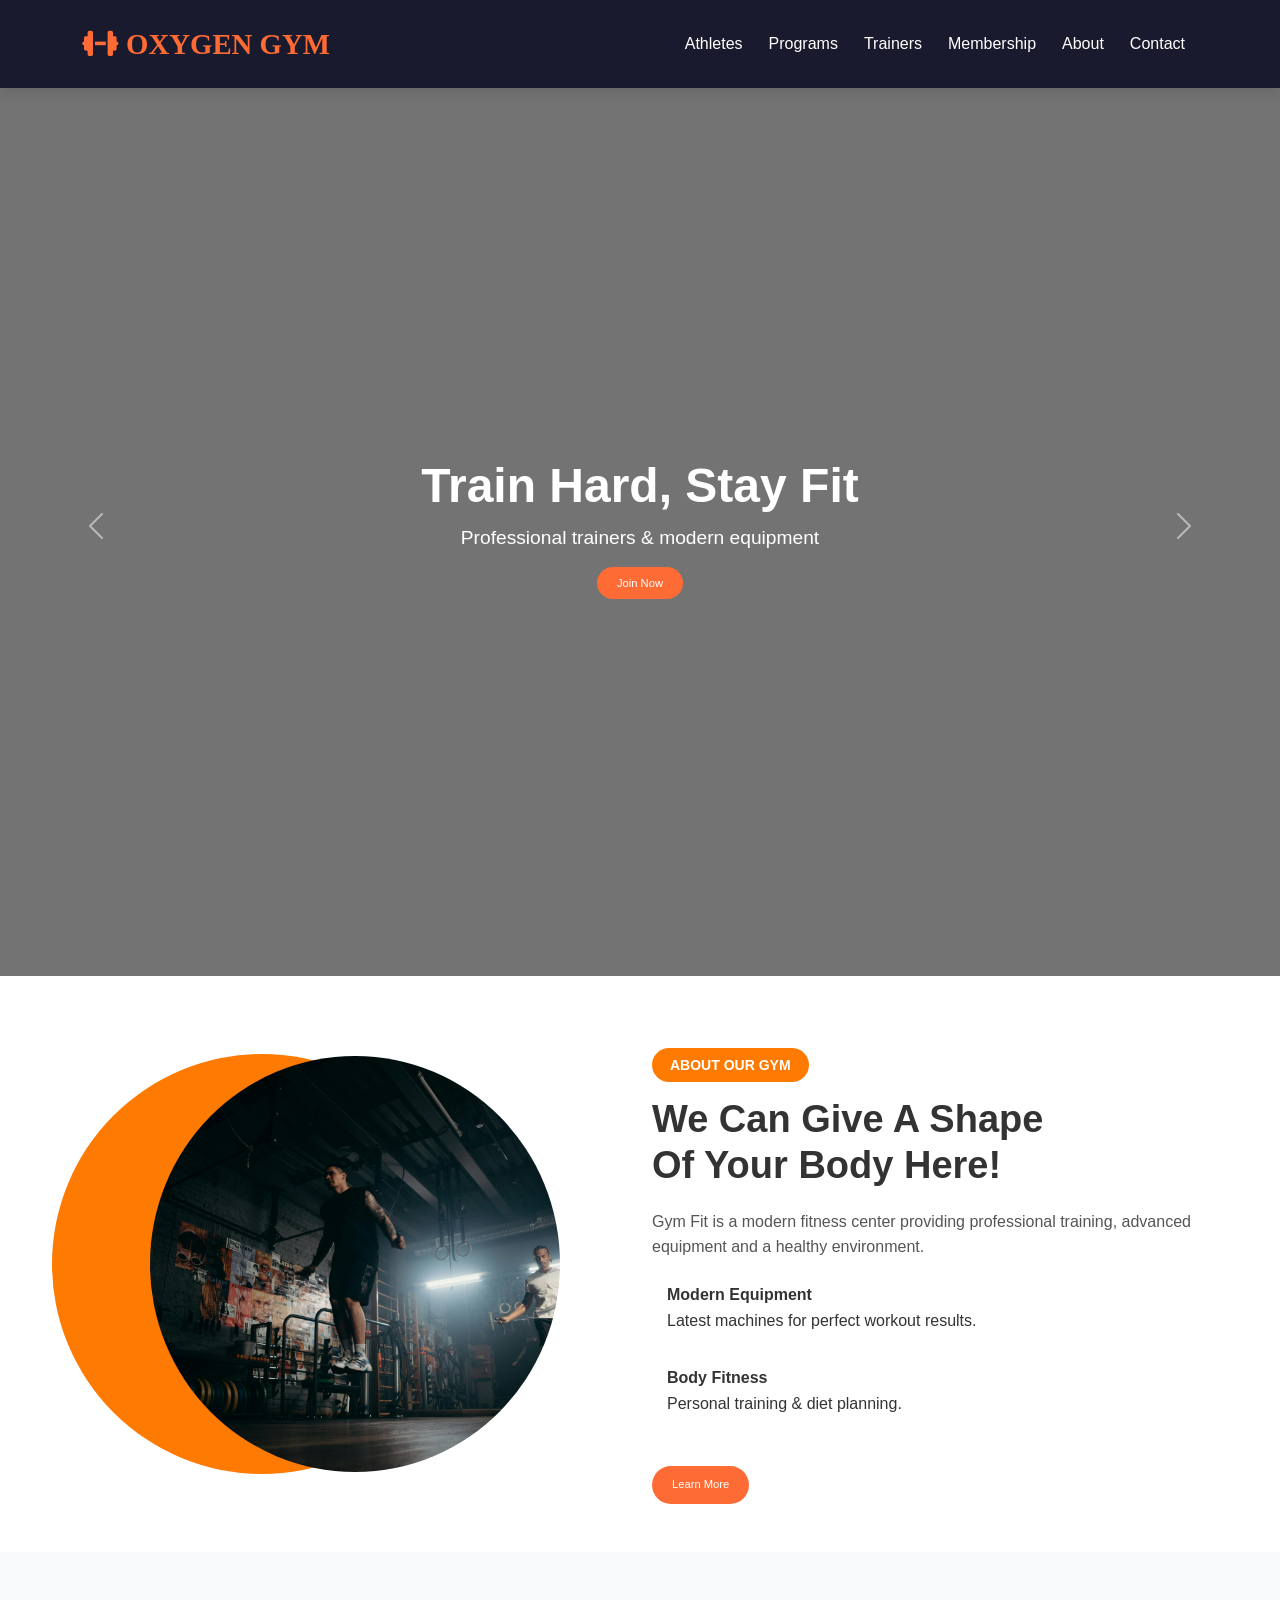
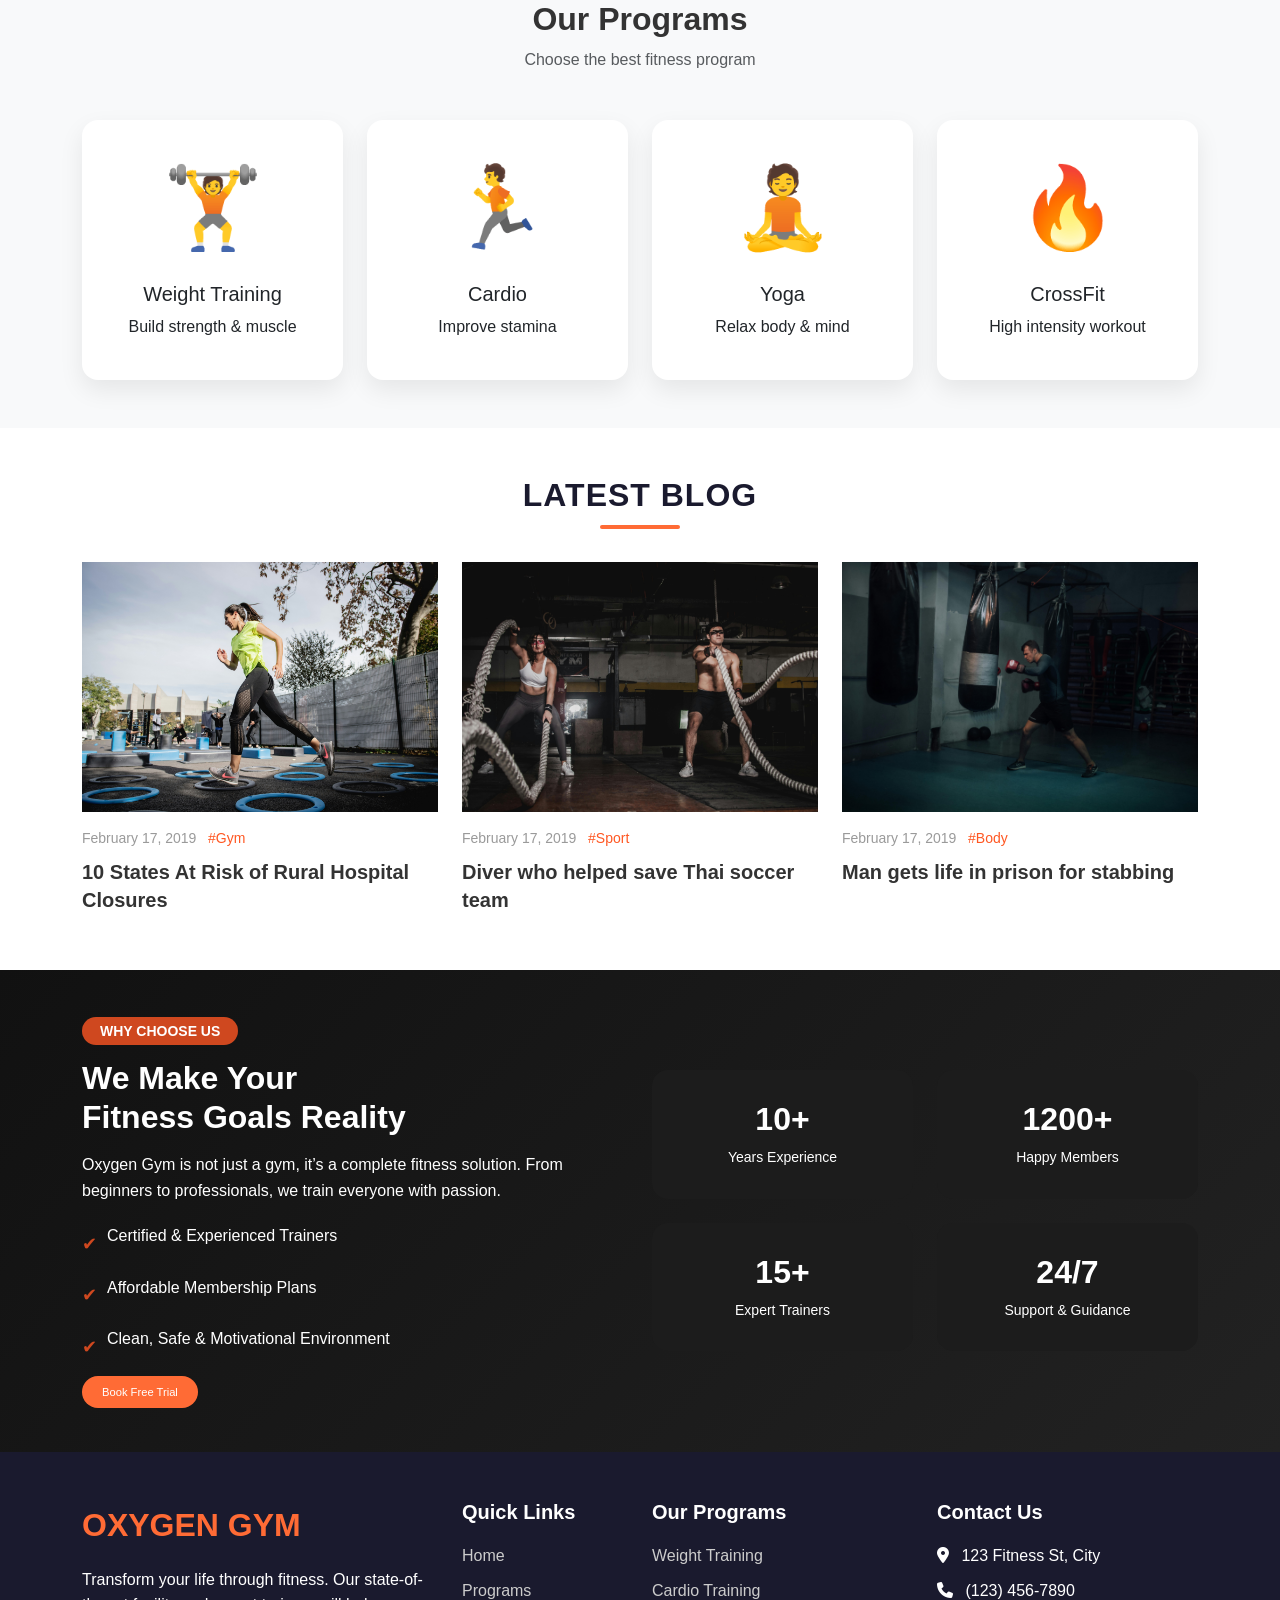
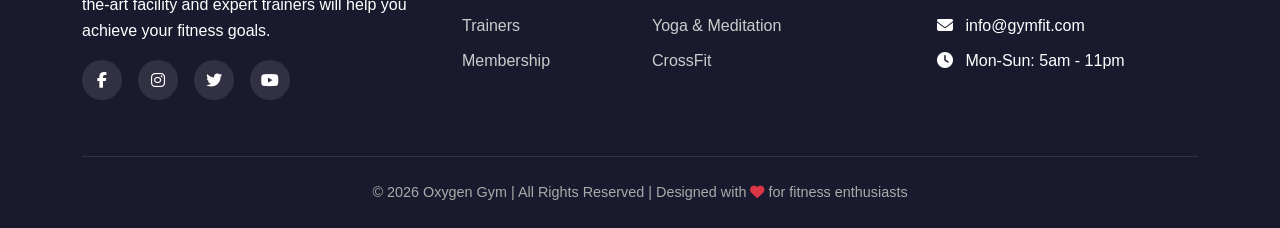
==== commit 0116b88c: "fixed" ====
--- a/index.html
+++ b/index.html
@@ -222,6 +222,81 @@
     </div>
   </section>
 
+<!-- ===== Why Choose Oxygen Gym ===== -->
+<section class="why-choose-gym py-5">
+  <div class="container">
+    <div class="row align-items-center">
+
+      <!-- LEFT CONTENT -->
+      <div class="col-lg-6 mb-4 mb-lg-0">
+        <span class="gym-badge">WHY CHOOSE US</span>
+        <h2 class="fw-bold mt-3">
+          We Make Your <br />
+          Fitness Goals Reality
+        </h2>
+        <p class="text-mutedd mt-3">
+          Oxygen Gym is not just a gym, it’s a complete fitness solution.
+          From beginners to professionals, we train everyone with passion.
+        </p>
+
+        <div class="gym-points">
+          <div class="point">
+            <span>✔</span>
+            <p>Certified & Experienced Trainers</p>
+          </div>
+          <div class="point">
+            <span>✔</span>
+            <p>Affordable Membership Plans</p>
+          </div>
+          <div class="point">
+            <span>✔</span>
+            <p>Clean, Safe & Motivational Environment</p>
+          </div>
+        </div>
+
+        <a href="contact.html" class="btn-swiper btn-danger mt-3">
+          Book Free Trial
+        </a>
+      </div>
+
+      <!-- RIGHT STATS -->
+      <div class="col-lg-6">
+        <div class="row g-4">
+
+          <div class="col-6">
+            <div class="gym-stat">
+              <h3>10+</h3>
+              <p>Years Experience</p>
+            </div>
+          </div>
+
+          <div class="col-6">
+            <div class="gym-stat">
+              <h3>1200+</h3>
+              <p>Happy Members</p>
+            </div>
+          </div>
+
+          <div class="col-6">
+            <div class="gym-stat">
+              <h3>15+</h3>
+              <p>Expert Trainers</p>
+            </div>
+          </div>
+
+          <div class="col-6">
+            <div class="gym-stat">
+              <h3>24/7</h3>
+              <p>Support & Guidance</p>
+            </div>
+          </div>
+
+        </div>
+      </div>
+
+    </div>
+  </div>
+</section>
 
 
 
--- a/css/index.css
+++ b/css/index.css
@@ -250,3 +250,55 @@
     font-size: 18px;
   }
 }
+/* ===== Why Choose Gym ===== */
+.why-choose-gym {
+  background: linear-gradient(135deg, #111, #222);
+  color: #fff;
+}
+
+.gym-badge {
+  background: #cf481f;
+  padding: 6px 18px;
+  border-radius: 20px;
+  font-size: 14px;
+  font-weight: 600;
+}
+
+.gym-points {
+  margin-top: 20px;
+}
+
+.point {
+  display: flex;
+  align-items: center;
+  gap: 10px;
+  margin-bottom: 10px;
+}
+
+.point span {
+  color:#cf481f;
+  font-size: 18px;
+}
+
+.gym-stat {
+  background: #1c1c1c;
+  padding: 30px 20px;
+  text-align: center;
+  border-radius: 16px;
+  transition: 0.3s;
+}
+
+.gym-stat:hover {
+  transform: translateY(-6px);
+  background: #ff7a00;
+}
+
+.gym-stat h3 {
+  font-size: 32px;
+  font-weight: 800;
+}
+
+.gym-stat p {
+  margin: 0;
+  font-size: 14px;
+}
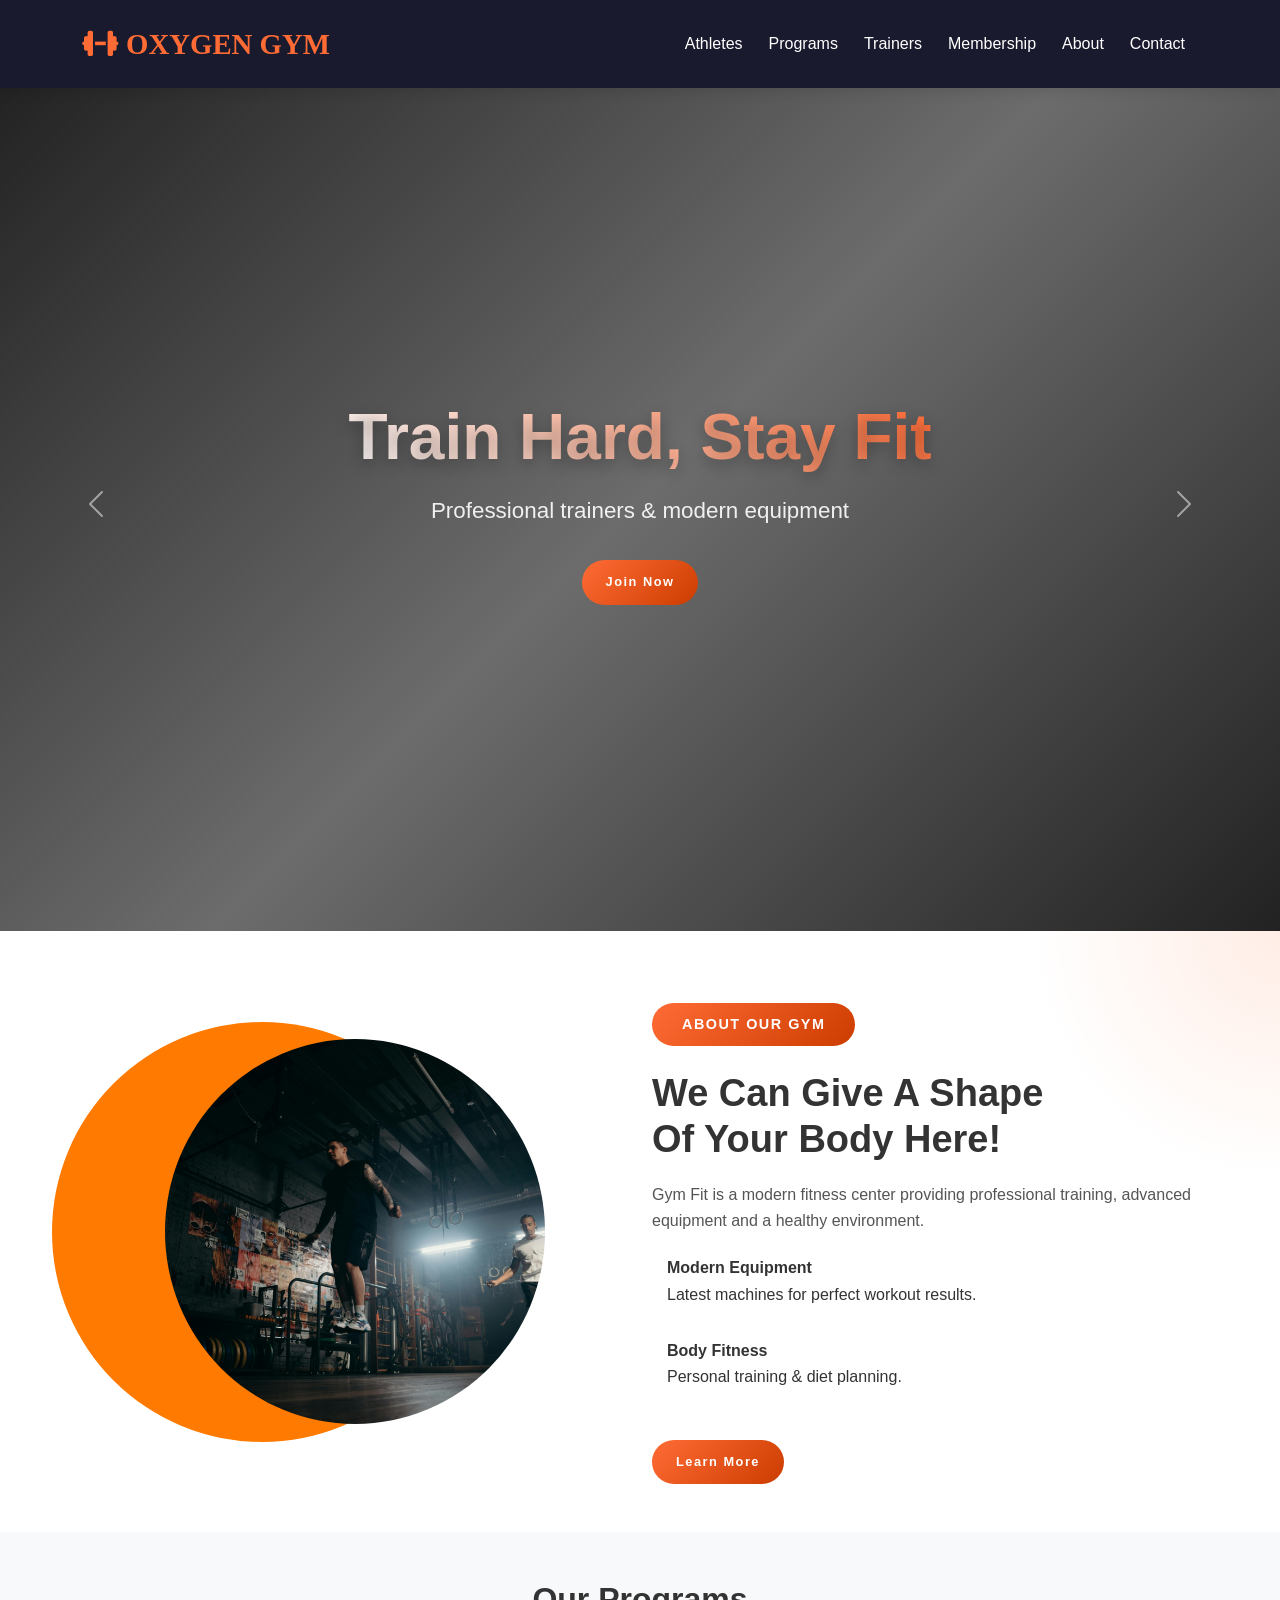
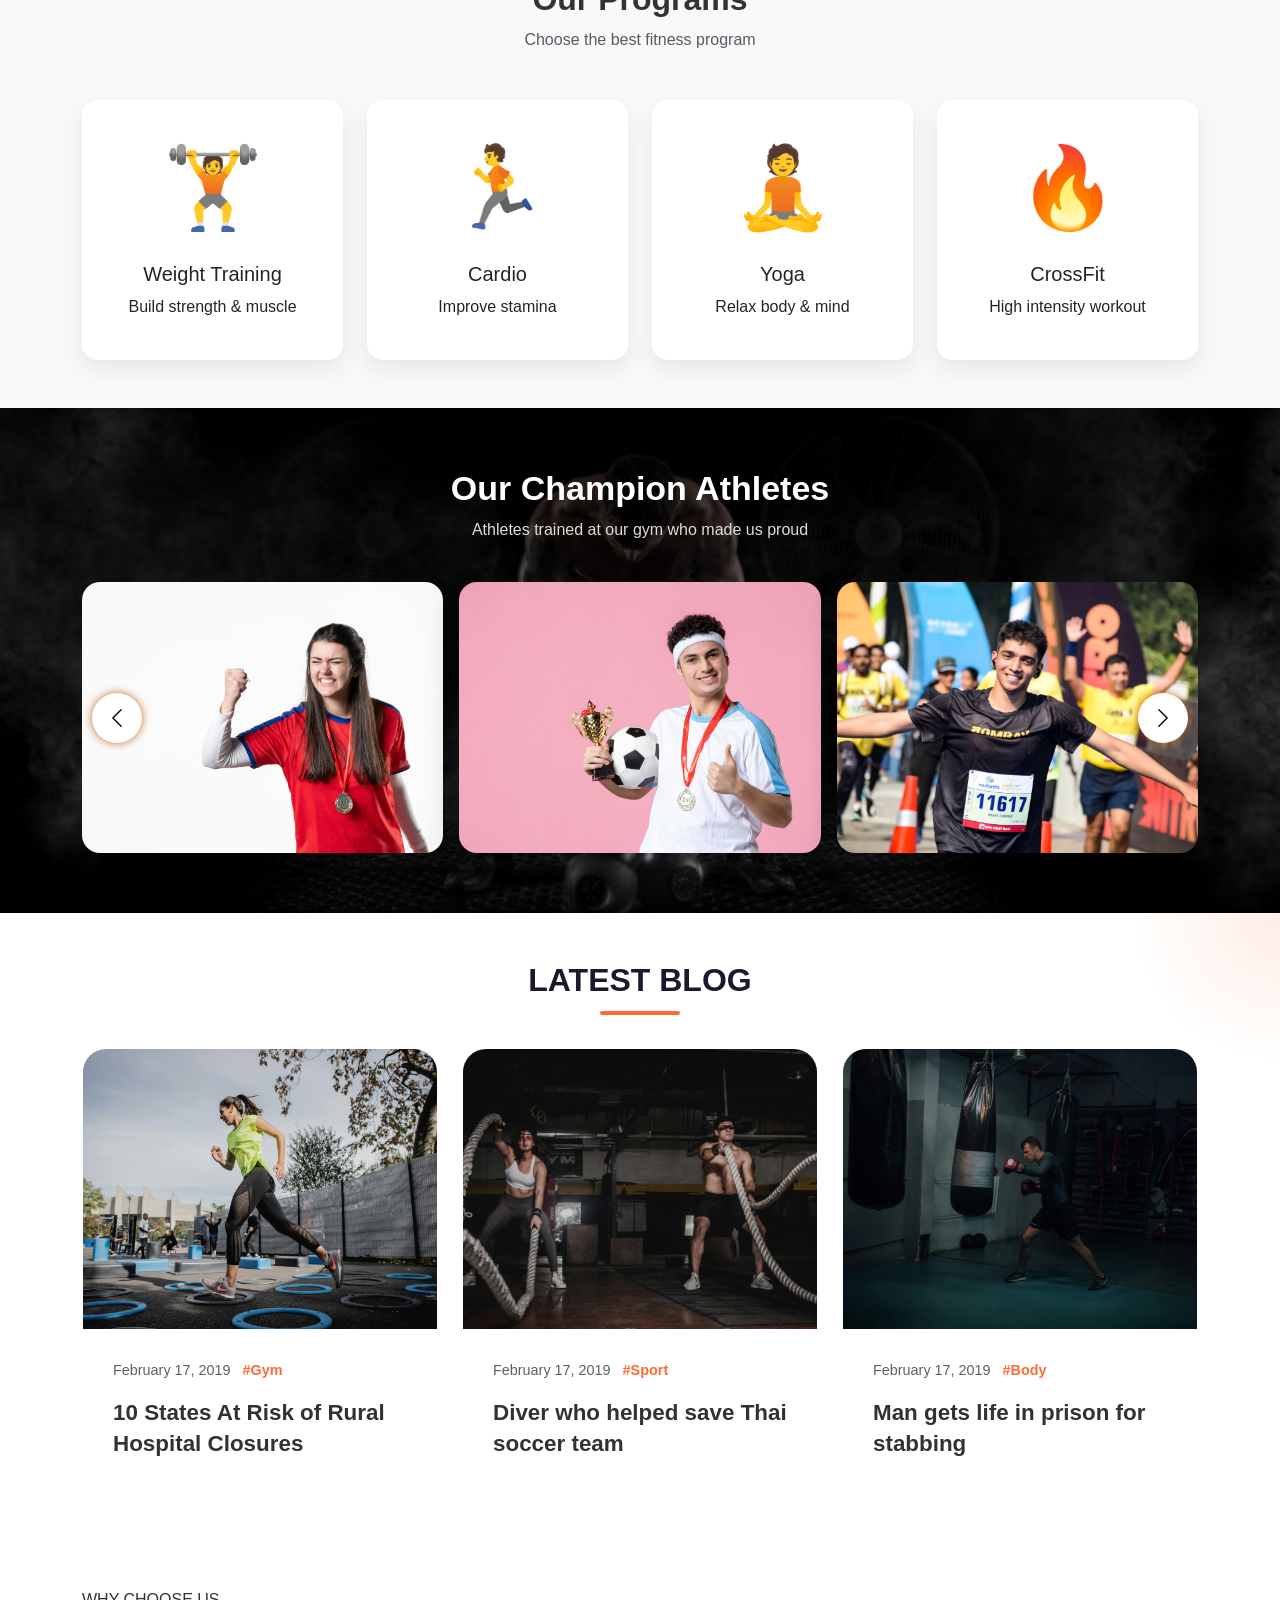
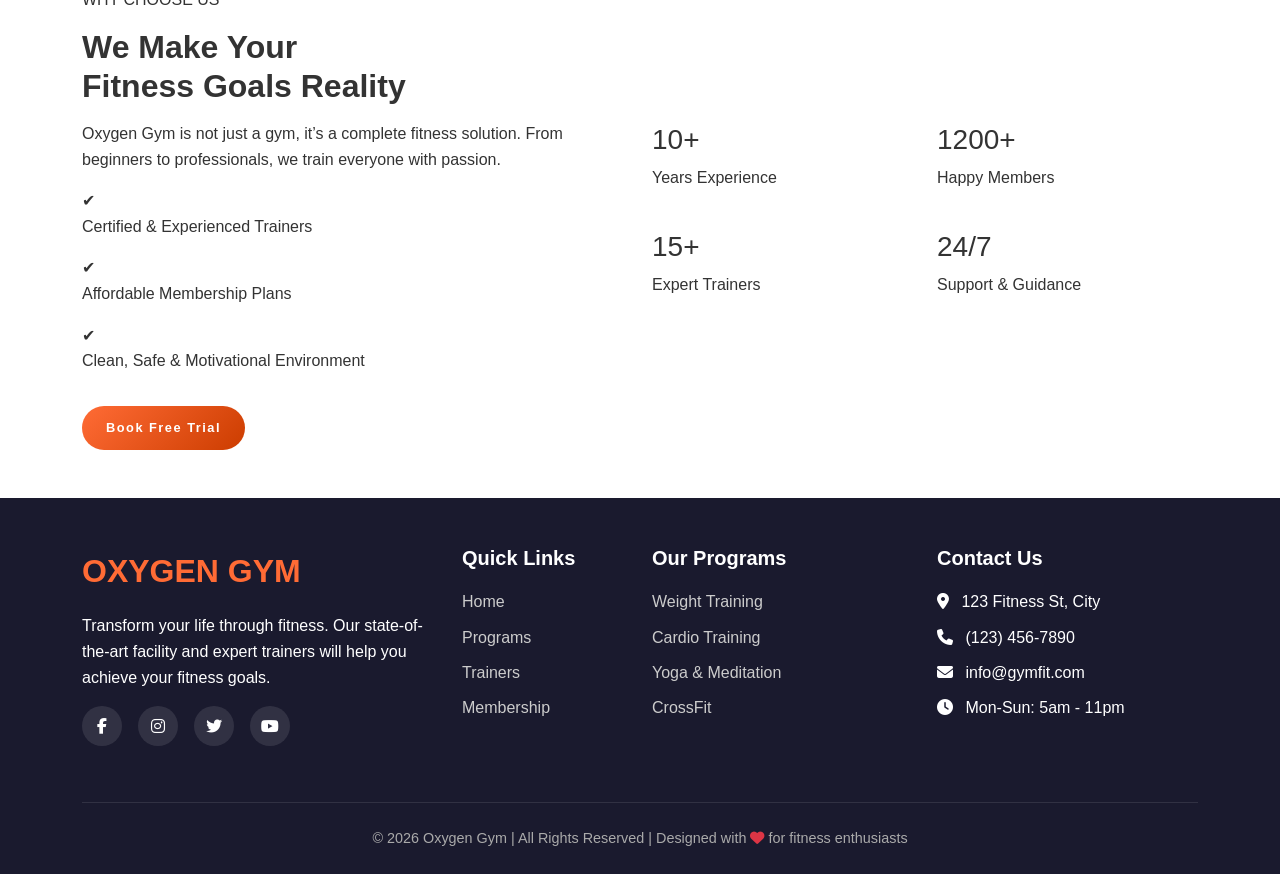
==== commit 0e569eb1: "changes" ====
--- a/index.html
+++ b/index.html
@@ -13,6 +13,7 @@
 
   <!-- Custom CSS -->
   <link rel="stylesheet" href="../css/index.css" />
+  <link rel="stylesheet" href="../css/athletes.css" />
 </head>
 
 <body>
@@ -106,13 +107,13 @@
               <h6>Body Fitness</h6>
               <p>Personal training & diet planning.</p>
             </div>
-           
+
           </div>
           <a href="about.html">
             <button class="btn-swiper btn-danger btn-lg mt-3">Learn More</button>
           </a>
         </div>
-    
+
 
       </div>
     </div>
@@ -178,6 +179,73 @@
       </div>
     </div>
   </section>
+
+  <!-- ===== Our Athletes Slider ===== -->
+  <section class="athletes-section">
+    <div class="container">
+      <h3 class="athletes-title">Our Champion Athletes</h3>
+      <p class="athletes-subtitle">
+        Athletes trained at our gym who made us proud
+      </p>
+
+      <div id="athletesCarousel" class="carousel slide" data-bs-ride="carousel" data-bs-interval="2500">
+        <div class="carousel-inner">
+          <!-- Slide 1 -->
+          <div class="carousel-item active">
+            <div class="row g-3 justify-content-center">
+              <div class="col-6 col-md-4">
+                <div class="athlete-card">
+                  <img src="./assets/athletes/1.jpg" />
+                </div>
+              </div>
+              <div class="col-6 col-md-4">
+                <div class="athlete-card">
+                  <img src="./assets/athletes/2.jpg" />
+                </div>
+              </div>
+              <div class="col-6 col-md-4 d-none d-md-block">
+                <div class="athlete-card">
+                  <img src="./assets/athletes/3.jpg" />
+                </div>
+              </div>
+            </div>
+          </div>
+
+          <!-- Slide 2 -->
+          <div class="carousel-item">
+            <div class="row g-3 justify-content-center">
+              <div class="col-6 col-md-4">
+                <div class="athlete-card">
+                  <img src="./assets/athletes/5.jpg" />
+                </div>
+              </div>
+              <div class="col-6 col-md-4">
+                <div class="athlete-card">
+                  <img src="./assets/athletes/6.jpg" />
+                </div>
+              </div>
+              <div class="col-6 col-md-4 d-none d-md-block">
+                <div class="athlete-card">
+                  <img src="./assets/athletes/4.jpg" />
+                </div>
+              </div>
+            </div>
+          </div>
+        </div>
+
+        <!-- Controls -->
+        <button class="carousel-control-prev" type="button" data-bs-target="#athletesCarousel" data-bs-slide="prev">
+          <span class="carousel-control-prev-icon"></span>
+        </button>
+
+        <button class="carousel-control-next" type="button" data-bs-target="#athletesCarousel" data-bs-slide="next">
+          <span class="carousel-control-next-icon"></span>
+        </button>
+      </div>
+    </div>
+  </section>
+
+
   <!-- ===== Latest Blog Section ===== -->
 
   <section class="latest-blog py-5">
@@ -222,81 +290,81 @@
     </div>
   </section>
 
-<!-- ===== Why Choose Oxygen Gym ===== -->
-<section class="why-choose-gym py-5">
-  <div class="container">
-    <div class="row align-items-center">
-
-      <!-- LEFT CONTENT -->
-      <div class="col-lg-6 mb-4 mb-lg-0">
-        <span class="gym-badge">WHY CHOOSE US</span>
-        <h2 class="fw-bold mt-3">
-          We Make Your <br />
-          Fitness Goals Reality
-        </h2>
-        <p class="text-mutedd mt-3">
-          Oxygen Gym is not just a gym, it’s a complete fitness solution.
-          From beginners to professionals, we train everyone with passion.
-        </p>
-
-        <div class="gym-points">
-          <div class="point">
-            <span>✔</span>
-            <p>Certified & Experienced Trainers</p>
-          </div>
-          <div class="point">
-            <span>✔</span>
-            <p>Affordable Membership Plans</p>
-          </div>
-          <div class="point">
-            <span>✔</span>
-            <p>Clean, Safe & Motivational Environment</p>
-          </div>
-        </div>
-
-        <a href="contact.html" class="btn-swiper btn-danger mt-3">
-          Book Free Trial
-        </a>
-      </div>
-
-      <!-- RIGHT STATS -->
-      <div class="col-lg-6">
-        <div class="row g-4">
-
-          <div class="col-6">
-            <div class="gym-stat">
-              <h3>10+</h3>
-              <p>Years Experience</p>
-            </div>
-          </div>
-
-          <div class="col-6">
-            <div class="gym-stat">
-              <h3>1200+</h3>
-              <p>Happy Members</p>
-            </div>
-          </div>
-
-          <div class="col-6">
-            <div class="gym-stat">
-              <h3>15+</h3>
-              <p>Expert Trainers</p>
-            </div>
-          </div>
-
-          <div class="col-6">
-            <div class="gym-stat">
-              <h3>24/7</h3>
-              <p>Support & Guidance</p>
-            </div>
-          </div>
-
-        </div>
-      </div>
-
-    </div>
-  </div>
-</section>
+  <!-- ===== Why Choose Oxygen Gym ===== -->
+  <section class="why-choose-gym py-5">
+    <div class="container">
+      <div class="row align-items-center">
+
+        <!-- LEFT CONTENT -->
+        <div class="col-lg-6 mb-4 mb-lg-0">
+          <span class="gym-badge">WHY CHOOSE US</span>
+          <h2 class="fw-bold mt-3">
+            We Make Your <br />
+            Fitness Goals Reality
+          </h2>
+          <p class="text-mutedd mt-3">
+            Oxygen Gym is not just a gym, it’s a complete fitness solution.
+            From beginners to professionals, we train everyone with passion.
+          </p>
+
+          <div class="gym-points">
+            <div class="point">
+              <span>✔</span>
+              <p>Certified & Experienced Trainers</p>
+            </div>
+            <div class="point">
+              <span>✔</span>
+              <p>Affordable Membership Plans</p>
+            </div>
+            <div class="point">
+              <span>✔</span>
+              <p>Clean, Safe & Motivational Environment</p>
+            </div>
+          </div>
+
+          <a href="contact.html" class="btn-swiper btn-danger mt-3">
+            Book Free Trial
+          </a>
+        </div>
+
+        <!-- RIGHT STATS -->
+        <div class="col-lg-6">
+          <div class="row g-4">
+
+            <div class="col-6">
+              <div class="gym-stat">
+                <h3>10+</h3>
+                <p>Years Experience</p>
+              </div>
+            </div>
+
+            <div class="col-6">
+              <div class="gym-stat">
+                <h3>1200+</h3>
+                <p>Happy Members</p>
+              </div>
+            </div>
+
+            <div class="col-6">
+              <div class="gym-stat">
+                <h3>15+</h3>
+                <p>Expert Trainers</p>
+              </div>
+            </div>
+
+            <div class="col-6">
+              <div class="gym-stat">
+                <h3>24/7</h3>
+                <p>Support & Guidance</p>
+              </div>
+            </div>
+
+          </div>
+        </div>
+
+      </div>
+    </div>
+  </section>
 
 
 
--- a/css/index.css
+++ b/css/index.css
@@ -2,27 +2,66 @@
   padding-top: 70px;
 }
 
+:root {
+  --primary-color: #ff4d00;
+  --primary-dark: #cc3d00;
+  --primary-light: rgba(255, 77, 0, 0.1);
+  --secondary-color: #0a0a0a;
+  --glass-bg: rgba(255, 255, 255, 0.08);
+  --glass-border: rgba(255, 255, 255, 0.15);
+  --glass-shadow: 0 8px 32px rgba(0, 0, 0, 0.2);
+  --text-color: #333131;
+  --text-light: rgba(29, 27, 27, 0.7);
+  --transition: all 0.4s cubic-bezier(0.4, 0, 0.2, 1);
+  --border-radius: 16px;
+  --border-radius-lg: 24px;
+  --blur-intensity: blur(12px);
+}
+
+@keyframes gradientShift {
+  0% {
+    background-position: 0% 50%;
+  }
+  50% {
+    background-position: 100% 50%;
+  }
+  100% {
+    background-position: 0% 50%;
+  }
+}
+
 /* ===== Hero Section ===== */
 .hero-slide {
   position: relative;
-  height: 100vh;
+  height: 95vh;
+  min-height: 700px;
   overflow: hidden;
+  display: flex;
+  align-items: center;
+  justify-content: center;
 }
 
 .bg-video {
   position: absolute;
-  inset: 0;
+  top: 0;
+  left: 0;
   width: 100%;
   height: 100%;
   object-fit: cover;
   z-index: 1;
+  filter: brightness(0.6) contrast(1.2);
 }
 
 .hero-slide::after {
   content: "";
   position: absolute;
   inset: 0;
-  background: rgba(0, 0, 0, 0.55);
+  background: linear-gradient(
+    135deg,
+    rgba(10, 10, 10, 0.9) 0%,
+    rgba(10, 10, 10, 0.6) 50%,
+    rgba(10, 10, 10, 0.9) 100%
+  );
   z-index: 2;
 }
 
@@ -33,22 +72,52 @@
 }
 
 .hero-content h1 {
-  font-size: 3rem;
+  font-size: 4rem;
+  font-weight: 900;
+  margin-bottom: 20px;
+  line-height: 1.1;
+  background: linear-gradient(45deg, #fff, var(--primary-color));
+  -webkit-background-clip: text;
+  background-clip: text;
+  color: transparent;
+  text-shadow: 0 5px 15px rgba(0, 0, 0, 0.3);
+  animation: textGlow 3s ease-in-out infinite alternate;
 }
 
 .hero-content p {
-  font-size: 1.2rem;
+  font-size: 1.4rem;
+  /* margin-bottom: 40px; */
+  opacity: 0.9;
+  color: white;
+  max-width: 600px;
+  margin-left: auto;
+  margin-right: auto;
 }
 
 .btn-swiper {
-  background-color: var(--primary-color);
-  color: white;
+  background: linear-gradient(
+    135deg,
+    var(--primary-color),
+    var(--primary-dark)
+  );
+  color: #fff;
   border: none;
-  padding: 10px 20px;
-  font-size: 0.7rem;
-  border-radius: 30px;
-  transition: background-color 0.3s ease;
+  padding: 12px 24px;
+  font-size: 0.8rem;
+  font-weight: 600;
+  border-radius: 50px;
+  transition: var(--transition);
   text-decoration: none;
+  display: inline-flex;
+  align-items: center;
+  justify-content: center;
+  /* gap: 10px; */
+  /* text-transform: uppercase; */
+  letter-spacing: 1.5px;
+  position: relative;
+  overflow: hidden;
+  z-index: 1;
+  animation: pulseButton 2s infinite;
 }
 
 /* ===== Programs ===== */
@@ -109,13 +178,40 @@
 }
 
 .about-section {
-  background: #fff;
+  padding: 120px 0;
+  position: relative;
+  overflow: hidden;
+}
+
+.about-section::before {
+  content: "";
+  position: absolute;
+  width: 500px;
+  height: 500px;
+  background: radial-gradient(circle, var(--primary-light) 0%, transparent 70%);
+  border-radius: 50%;
+  top: -250px;
+  right: -250px;
+  animation: rotateSlow 40s linear infinite;
 }
 
 .about-img-wrapper {
   position: relative;
   display: flex;
   justify-content: center;
+  align-items: center;
+  padding: 20px;
+  animation: float 6s ease-in-out infinite;
+}
+
+@keyframes float {
+  0%,
+  100% {
+    transform: translateY(0);
+  }
+  50% {
+    transform: translateY(-20px);
+  }
 }
 
 .about-bg-shape {
@@ -137,16 +233,29 @@
   border-radius: 50%;
 }
 
+.about-img:hover {
+  transform: scale(1.02) rotate(1deg);
+  box-shadow: 0 35px 70px rgba(0, 0, 0, 0.4), 0 0 100px rgba(255, 77, 0, 0.3);
+  transition: transform 0.7s ease, box-shadow 0.7s ease;
+}
+
 /* Content */
 .about-badge {
   display: inline-block;
-  background: #ff7a00;
+  background: linear-gradient(
+    135deg,
+    var(--primary-color),
+    var(--primary-dark)
+  );
   color: #fff;
-  padding: 6px 18px;
-  border-radius: 20px;
-  font-size: 14px;
+  padding: 10px 30px;
+  border-radius: 50px;
+  font-size: 0.9rem;
   font-weight: 600;
-  margin-bottom: 15px;
+  letter-spacing: 1.5px;
+  margin-bottom: 25px;
+  text-transform: uppercase;
+  animation: badgePulse 3s infinite;
 }
 
 .about-title {
@@ -191,114 +300,289 @@
   }
 }
 
-/* latest blog section */
-
+/* ===== LATEST BLOG - GLASS REDESIGN ===== */
 .latest-blog {
-  background: #ffffff;
-}
-
-.section-title {
-  font-weight: 700;
-  letter-spacing: 1px;
+  padding: 100px 0;
+  position: relative;
+  overflow: hidden;
+}
+
+.latest-blog::after {
+  content: "";
+  position: absolute;
+  width: 300px;
+  height: 300px;
+  background: radial-gradient(circle, var(--primary-light) 0%, transparent 70%);
+  border-radius: 50%;
+  top: -150px;
+  right: -150px;
+  animation: rotateSlow 30s linear infinite reverse;
+}
+
+.section-title::after {
+  content: "";
+  position: absolute;
+  bottom: 0;
+  left: 50%;
+  transform: translateX(-50%);
+  width: 100px;
+  height: 4px;
+  background: linear-gradient(
+    90deg,
+    transparent,
+    var(--primary-color),
+    transparent
+  );
+  border-radius: 2px;
+  animation: lineMove 3s ease-in-out infinite;
 }
 
 .blog-card {
   border: none;
-  background: #fff;
-  transition: transform 0.3s ease;
+  background: var(--glass-bg);
+  backdrop-filter: var(--blur-intensity);
+  -webkit-backdrop-filter: var(--blur-intensity);
+  border: 1px solid var(--glass-border);
+  border-radius: var(--border-radius-lg);
+  overflow: hidden;
+  transition: var(--transition);
+  height: 100%;
+  animation: fadeIn 0.8s ease-out;
+}
+
+@keyframes fadeIn {
+  from {
+    opacity: 0;
+    transform: translateY(20px);
+  }
+  to {
+    opacity: 1;
+    transform: translateY(0);
+  }
 }
 
 .blog-card:hover {
-  transform: translateY(-5px);
+  transform: translateY(-15px);
+  border-color: rgba(255, 77, 0, 0.4);
+  box-shadow: 0 30px 60px rgba(0, 0, 0, 0.3), 0 0 70px rgba(255, 77, 0, 0.2);
 }
 
 .blog-card img {
   width: 100%;
-  height: 250px;
+  height: 280px;
   object-fit: cover;
+  transition: transform 0.7s ease;
+  filter: brightness(0.9);
+}
+
+.blog-card:hover img {
+  transform: scale(1.1) rotate(2deg);
 }
 
 .blog-content {
-  padding-top: 15px;
+  padding: 30px;
+  position: relative;
+  z-index: 2;
 }
 
 .blog-meta {
-  font-size: 14px;
-  color: #9a9a9a;
+  font-size: 0.9rem;
+  color: var(--text-light);
   display: block;
-  margin-bottom: 8px;
+  margin-bottom: 15px;
+  font-weight: 500;
 }
 
 .blog-meta a {
-  color: #ff5722;
+  color: var(--primary-color);
   text-decoration: none;
+  font-weight: 600;
+  transition: var(--transition);
+  position: relative;
+}
+
+.blog-meta a:hover {
+  text-decoration: underline;
 }
 
 .blog-content h4 {
-  font-size: 20px;
-  font-weight: 600;
+  font-size: 1.4rem;
+  font-weight: 700;
   line-height: 1.4;
-}
-
-/* Responsive */
+  margin-bottom: 0;
+  color: var(--text-color);
+  transition: var(--transition);
+}
+
+.blog-content h4:hover {
+  color: var(--primary-color);
+  cursor: pointer;
+}
+
+/* ===== RESPONSIVE DESIGN ===== */
+@media (max-width: 1200px) {
+  .hero-content h1 {
+    font-size: 3.5rem;
+  }
+  .about-bg-shape {
+    width: 400px;
+    height: 400px;
+  }
+  .about-title {
+    font-size: 2.8rem;
+  }
+  .gym-stat h3 {
+    font-size: 2.5rem;
+  }
+}
+
+@media (max-width: 992px) {
+  body {
+    padding-top: 70px;
+  }
+  .hero-slide {
+    height: 80vh;
+    min-height: 600px;
+  }
+  .hero-content h1 {
+    font-size: 2.8rem;
+  }
+  .hero-content p {
+    font-size: 1.2rem;
+  }
+  .about-section {
+    padding: 80px 0;
+  }
+  .about-bg-shape {
+    width: 350px;
+    height: 350px;
+    left: 50%;
+    transform: translate(-50%, -50%);
+  }
+  .about-title {
+    font-size: 2.4rem;
+  }
+  .gym-stat {
+    padding: 30px 15px;
+  }
+  .gym-stat h3 {
+    font-size: 2.2rem;
+  }
+  .text-center.mb-5 h2,
+  .section-title {
+    font-size: 2.5rem;
+  }
+  .icon {
+    font-size: 4rem;
+    height: 80px;
+  }
+  .blog-card img {
+    height: 240px;
+  }
+}
+
 @media (max-width: 768px) {
+  .hero-slide {
+    height: 70vh;
+    min-height: 500px;
+  }
+  .hero-content h1 {
+    font-size: 2.2rem;
+  }
+  .hero-content p {
+    font-size: 1rem;
+  }
+  .btn-swiper {
+    padding: 15px 40px;
+    font-size: 1rem;
+  }
+  .carousel-control-prev,
+  .carousel-control-next {
+    display: none;
+  }
+  .about-section {
+    padding: 60px 0;
+  }
+  .about-bg-shape {
+    width: 300px;
+    height: 300px;
+  }
+  .about-title {
+    font-size: 2rem;
+  }
+  .about-feature {
+    padding: 15px;
+  }
+  .about-feature i {
+    font-size: 2rem;
+  }
+  .gym-stat {
+    margin-bottom: 20px;
+  }
+  .gym-stat h3 {
+    font-size: 2rem;
+  }
+  .text-center.mb-5 h2,
+  .section-title {
+    font-size: 2rem;
+  }
+  .icon {
+    font-size: 3.5rem;
+    height: 70px;
+  }
   .blog-card img {
-    height: 220px;
-  }
-
+    height: 200px;
+  }
   .blog-content h4 {
-    font-size: 18px;
-  }
-}
-/* ===== Why Choose Gym ===== */
-.why-choose-gym {
-  background: linear-gradient(135deg, #111, #222);
-  color: #fff;
-}
-
-.gym-badge {
-  background: #cf481f;
-  padding: 6px 18px;
-  border-radius: 20px;
-  font-size: 14px;
-  font-weight: 600;
-}
-
-.gym-points {
-  margin-top: 20px;
-}
-
-.point {
-  display: flex;
-  align-items: center;
-  gap: 10px;
-  margin-bottom: 10px;
-}
-
-.point span {
-  color:#cf481f;
-  font-size: 18px;
-}
-
-.gym-stat {
-  background: #1c1c1c;
-  padding: 30px 20px;
-  text-align: center;
-  border-radius: 16px;
-  transition: 0.3s;
-}
-
-.gym-stat:hover {
-  transform: translateY(-6px);
-  background: #ff7a00;
-}
-
-.gym-stat h3 {
-  font-size: 32px;
-  font-weight: 800;
-}
-
-.gym-stat p {
-  margin: 0;
-  font-size: 14px;
-}
+    font-size: 1.2rem;
+  }
+}
+
+@media (max-width: 576px) {
+  .hero-slide {
+    height: 60vh;
+    min-height: 400px;
+  }
+  .hero-content h1 {
+    font-size: 1.8rem;
+  }
+  .hero-content p {
+    font-size: 0.9rem;
+  }
+  .btn-swiper {
+    padding: 12px 30px;
+    font-size: 0.9rem;
+  }
+  .about-bg-shape {
+    width: 250px;
+    height: 250px;
+  }
+  .about-title {
+    font-size: 1.8rem;
+  }
+  .about-text {
+    font-size: 1rem;
+  }
+  .gym-stat h3 {
+    font-size: 1.8rem;
+  }
+  .text-center.mb-5 h2,
+  .section-title {
+    font-size: 1.8rem;
+  }
+  .blog-card img {
+    height: 180px;
+  }
+}
+
+/* Scroll Animation */
+.fade-in {
+  opacity: 0;
+  transform: translateY(30px);
+  transition: opacity 0.8s ease, transform 0.8s ease;
+}
+
+.fade-in.visible {
+  opacity: 1;
+  transform: translateY(0);
+}
--- a/css/athletes.css
+++ b/css/athletes.css
@@ -0,0 +1,457 @@
+/* athletes.css - Athletes Trainers Styles */
+
+:root {
+  --primary-color: #ff6b35;
+  --secondary-color: #1a1a2e;
+  --accent-color: #00b4d8;
+  --light-bg: #f8f9fa;
+  --dark-bg: #16213e;
+  --success-color: #28a745;
+  --warning-color: #ffc107;
+  --danger-color: #dc3545;
+}
+
+body {
+  font-family: "Segoe UI", Tahoma, Geneva, Verdana, sans-serif;
+  background-color: #f8f9fa;
+  color: #333;
+}
+
+/* Hero Section */
+.hero-section {
+  background: linear-gradient(rgba(0, 0, 0, 0.8), rgba(0, 0, 0, 0.8)),
+    url("../assets/cardio/5.jpg");
+  background-size: cover;
+  background-position: center;
+  background-attachment: fixed;
+  color: white;
+  padding: 6rem 0;
+  text-align: center;
+}
+
+.hero-title {
+  font-size: 3rem;
+  font-weight: 800;
+  margin-bottom: 1rem;
+  text-transform: uppercase;
+  letter-spacing: 1px;
+}
+
+.hero-subtitle {
+  font-size: 1.2rem;
+  max-width: 600px;
+  margin: 0 auto 2rem;
+  opacity: 0.9;
+}
+
+/* Stats Section */
+.stats-section {
+  background: linear-gradient(135deg, var(--primary-color), #ff8e53);
+  color: white;
+  padding: 3rem 0;
+}
+
+.stats-grid {
+  display: grid;
+  grid-template-columns: repeat(auto-fit, minmax(200px, 1fr));
+  gap: 2rem;
+  text-align: center;
+}
+
+.stat-item h3 {
+  font-size: 2.5rem;
+  font-weight: 700;
+  margin-bottom: 0.5rem;
+}
+
+.stat-item p {
+  font-size: 1.1rem;
+  opacity: 0.9;
+}
+
+/* Trainers Section */
+.trainers-section {
+  padding: 5rem 0;
+  background-color: white;
+}
+
+.section-title {
+  text-align: center;
+  margin-bottom: 3rem;
+  color: var(--secondary-color);
+  font-weight: 700;
+  position: relative;
+}
+
+.section-title:after {
+  content: "";
+  position: absolute;
+  width: 80px;
+  height: 4px;
+  background-color: var(--primary-color);
+  bottom: -15px;
+  left: 50%;
+  transform: translateX(-50%);
+  border-radius: 2px;
+}
+
+/* Trainer Cards */
+.trainer-card {
+  background: white;
+  border-radius: 15px;
+  overflow: hidden;
+  box-shadow: 0 10px 30px rgba(0, 0, 0, 0.1);
+  transition: all 0.3s ease;
+  margin-bottom: 30px;
+  height: 100%;
+}
+
+.trainer-card:hover {
+  transform: translateY(-10px);
+  box-shadow: 0 15px 40px rgba(0, 0, 0, 0.15);
+}
+
+.trainer-img-container {
+  height: 250px;
+  overflow: hidden;
+  position: relative;
+}
+
+.trainer-img {
+  width: 100%;
+  height: 100%;
+  object-fit: cover;
+  transition: transform 0.5s ease;
+}
+
+.trainer-card:hover .trainer-img {
+  transform: scale(1.05);
+}
+
+.trainer-badge {
+  position: absolute;
+  top: 15px;
+  right: 15px;
+  background: var(--primary-color);
+  color: white;
+  padding: 5px 15px;
+  border-radius: 20px;
+  font-size: 0.8rem;
+  font-weight: 600;
+}
+
+.trainer-content {
+  padding: 1.5rem;
+}
+
+.trainer-name {
+  color: var(--secondary-color);
+  font-weight: 700;
+  margin-bottom: 0.5rem;
+  font-size: 1.4rem;
+}
+
+.trainer-specialty {
+  color: var(--primary-color);
+  font-weight: 600;
+  margin-bottom: 1rem;
+  font-size: 1.1rem;
+}
+
+.trainer-experience {
+  background: #f8f9fa;
+  padding: 0.5rem 1rem;
+  border-radius: 25px;
+  display: inline-block;
+  margin-bottom: 1rem;
+  font-size: 0.9rem;
+  color: #666;
+}
+
+.trainer-skills {
+  list-style: none;
+  padding-left: 0;
+  margin-bottom: 1.5rem;
+}
+
+.trainer-skills li {
+  margin-bottom: 0.5rem;
+  padding-left: 1.5rem;
+  position: relative;
+  color: #555;
+}
+
+.trainer-skills li:before {
+  content: "✓";
+  position: absolute;
+  left: 0;
+  color: var(--primary-color);
+  font-weight: bold;
+}
+
+.btn-trainer {
+  background: var(--primary-color);
+  color: white;
+  border: none;
+  padding: 0.6rem 1.5rem;
+  border-radius: 50px;
+  font-weight: 600;
+  transition: all 0.3s ease;
+  width: 100%;
+  cursor: pointer;
+}
+
+.btn-trainer:hover {
+  background: #e55a2b;
+  color: #fff;
+  transform: translateY(-2px);
+  box-shadow: 0 5px 15px rgba(255, 107, 53, 0.3);
+}
+
+/* Specializations Section */
+.specializations-section {
+  padding: 5rem 0;
+  background: linear-gradient(135deg, #f5f7fa 0%, #c3cfe2 100%);
+}
+
+.specialization-grid {
+  display: grid;
+  grid-template-columns: repeat(auto-fit, minmax(250px, 1fr));
+  gap: 2rem;
+}
+
+.specialization-card {
+  background: white;
+  border-radius: 10px;
+  padding: 2rem;
+  text-align: center;
+  box-shadow: 0 5px 15px rgba(0, 0, 0, 0.05);
+  transition: all 0.3s ease;
+}
+
+.specialization-card:hover {
+  transform: translateY(-5px);
+  box-shadow: 0 10px 25px rgba(0, 0, 0, 0.1);
+}
+
+.specialization-icon {
+  width: 60px;
+  height: 60px;
+  background: var(--primary-color);
+  border-radius: 50%;
+  display: flex;
+  align-items: center;
+  justify-content: center;
+  margin: 0 auto 1rem;
+  color: white;
+  font-size: 1.5rem;
+}
+
+.specialization-card h4 {
+  color: var(--secondary-color);
+  margin-bottom: 1rem;
+  font-weight: 600;
+}
+
+.specialization-card p {
+  color: #666;
+  font-size: 0.95rem;
+}
+
+/* CTA Section */
+.cta-section {
+  background: linear-gradient(rgba(0, 0, 0, 0.8), rgba(0, 0, 0, 0.8)),
+    url("../images/dumbels2.jpg");
+  background-size: cover;
+  background-position: center;
+  color: white;
+  padding: 4rem 0;
+  text-align: center;
+}
+
+.cta-title {
+  font-size: 2.5rem;
+  font-weight: 700;
+  margin-bottom: 1rem;
+}
+
+.cta-text {
+  font-size: 1.1rem;
+  max-width: 600px;
+  margin: 0 auto 2rem;
+  opacity: 0.9;
+}
+
+.btn-cta {
+  background: var(--primary-color);
+  color: white;
+  border: none;
+  padding: 0.8rem 2.5rem;
+  border-radius: 50px;
+  font-size: 1.1rem;
+  font-weight: 600;
+  transition: all 0.3s ease;
+  cursor: pointer;
+}
+
+.btn-cta:hover {
+  background: #e55a2b;
+  transform: translateY(-3px);
+  box-shadow: 0 10px 20px rgba(255, 107, 53, 0.3);
+}
+
+/* Modal Styling */
+.trainer-modal-img {
+  width: 100%;
+  height: 250px;
+  object-fit: cover;
+  border-radius: 10px;
+  margin-bottom: 1rem;
+}
+
+/* Responsive Design */
+@media (max-width: 768px) {
+  .hero-title {
+    font-size: 2.5rem;
+  }
+
+  .hero-section {
+    padding: 4rem 0;
+  }
+
+  .trainers-section {
+    padding: 3rem 0;
+  }
+
+  .stats-grid {
+    grid-template-columns: repeat(2, 1fr);
+  }
+
+  .cta-title {
+    font-size: 2rem;
+  }
+}
+
+@media (max-width: 576px) {
+  .hero-title {
+    font-size: 2rem;
+  }
+
+  .stats-grid {
+    grid-template-columns: 1fr;
+  }
+
+  .section-title {
+    font-size: 1.8rem;
+  }
+
+  .trainer-img-container {
+    height: 200px;
+  }
+}
+
+/* ===== Athletes Section ===== */
+.athletes-section {
+  padding: 60px 0;
+  background: linear-gradient(rgba(0, 0, 0, 0.8), rgba(0, 0, 0, 0.5)),
+    url("../assets/banner/2.jpg") center/cover no-repeat black;
+}
+
+.athletes-title {
+  text-align: center;
+  font-size: 34px;
+  font-weight: 700;
+  color: #fff;
+}
+
+.athletes-subtitle {
+  text-align: center;
+  color: #ddd;
+  margin-bottom: 40px;
+}
+
+/* Athlete Card FIXED */
+.athlete-card {
+  width: 100%;
+  border-radius: 18px;
+  overflow: hidden;
+  background: #000;
+  box-shadow: 0 12px 35px rgba(0, 0, 0, 0.25);
+  transition: all 0.4s ease;
+}
+
+.athlete-card img {
+  width: 100%;
+  height: 100%;
+  aspect-ratio: 4 / 3;
+  object-fit: cover;
+  transition: transform 0.4s ease;
+}
+
+.athlete-card:hover img {
+  transform: scale(1.08);
+}
+
+/* .athlete-card:hover {
+  transform: translateY(-8px);
+} */
+
+/* ===== Carousel Buttons ===== */
+#athletesCarousel .carousel-control-prev,
+#athletesCarousel .carousel-control-next {
+  width: 50px;
+  height: 50px;
+  background: #fff;
+  border-radius: 50%;
+  top: 50%;
+  transform: translateY(-50%);
+  opacity: 1;
+  margin: 0px 10px;
+  box-shadow: 0 0px 8px rgba(190, 93, 13, 0.9);
+}
+
+/* Hover Effect */
+#athletesCarousel .carousel-control-prev:hover,
+#athletesCarousel .carousel-control-next:hover {
+  background: var(--primary-color);
+  transition: 1s;
+}
+
+/* Arrow Icons */
+#athletesCarousel .carousel-control-prev-icon,
+#athletesCarousel .carousel-control-next-icon {
+  filter: invert(1);
+  width: 22px;
+  height: 22px;
+}
+
+/* Mobile button size */
+@media (max-width: 575px) {
+  #athletesCarousel .carousel-control-prev,
+  #athletesCarousel .carousel-control-next {
+    width: 40px;
+    height: 40px;
+  }
+}
+
+/* ===== Tablet ===== */
+@media (max-width: 991px) {
+  .athletes-title {
+    font-size: 28px;
+  }
+}
+
+/* ===== Mobile ===== */
+@media (max-width: 575px) {
+  .athletes-section {
+    padding: 40px 0;
+  }
+
+  .athletes-title {
+    font-size: 24px;
+  }
+
+  .athletes-subtitle {
+    font-size: 14px;
+  }
+}
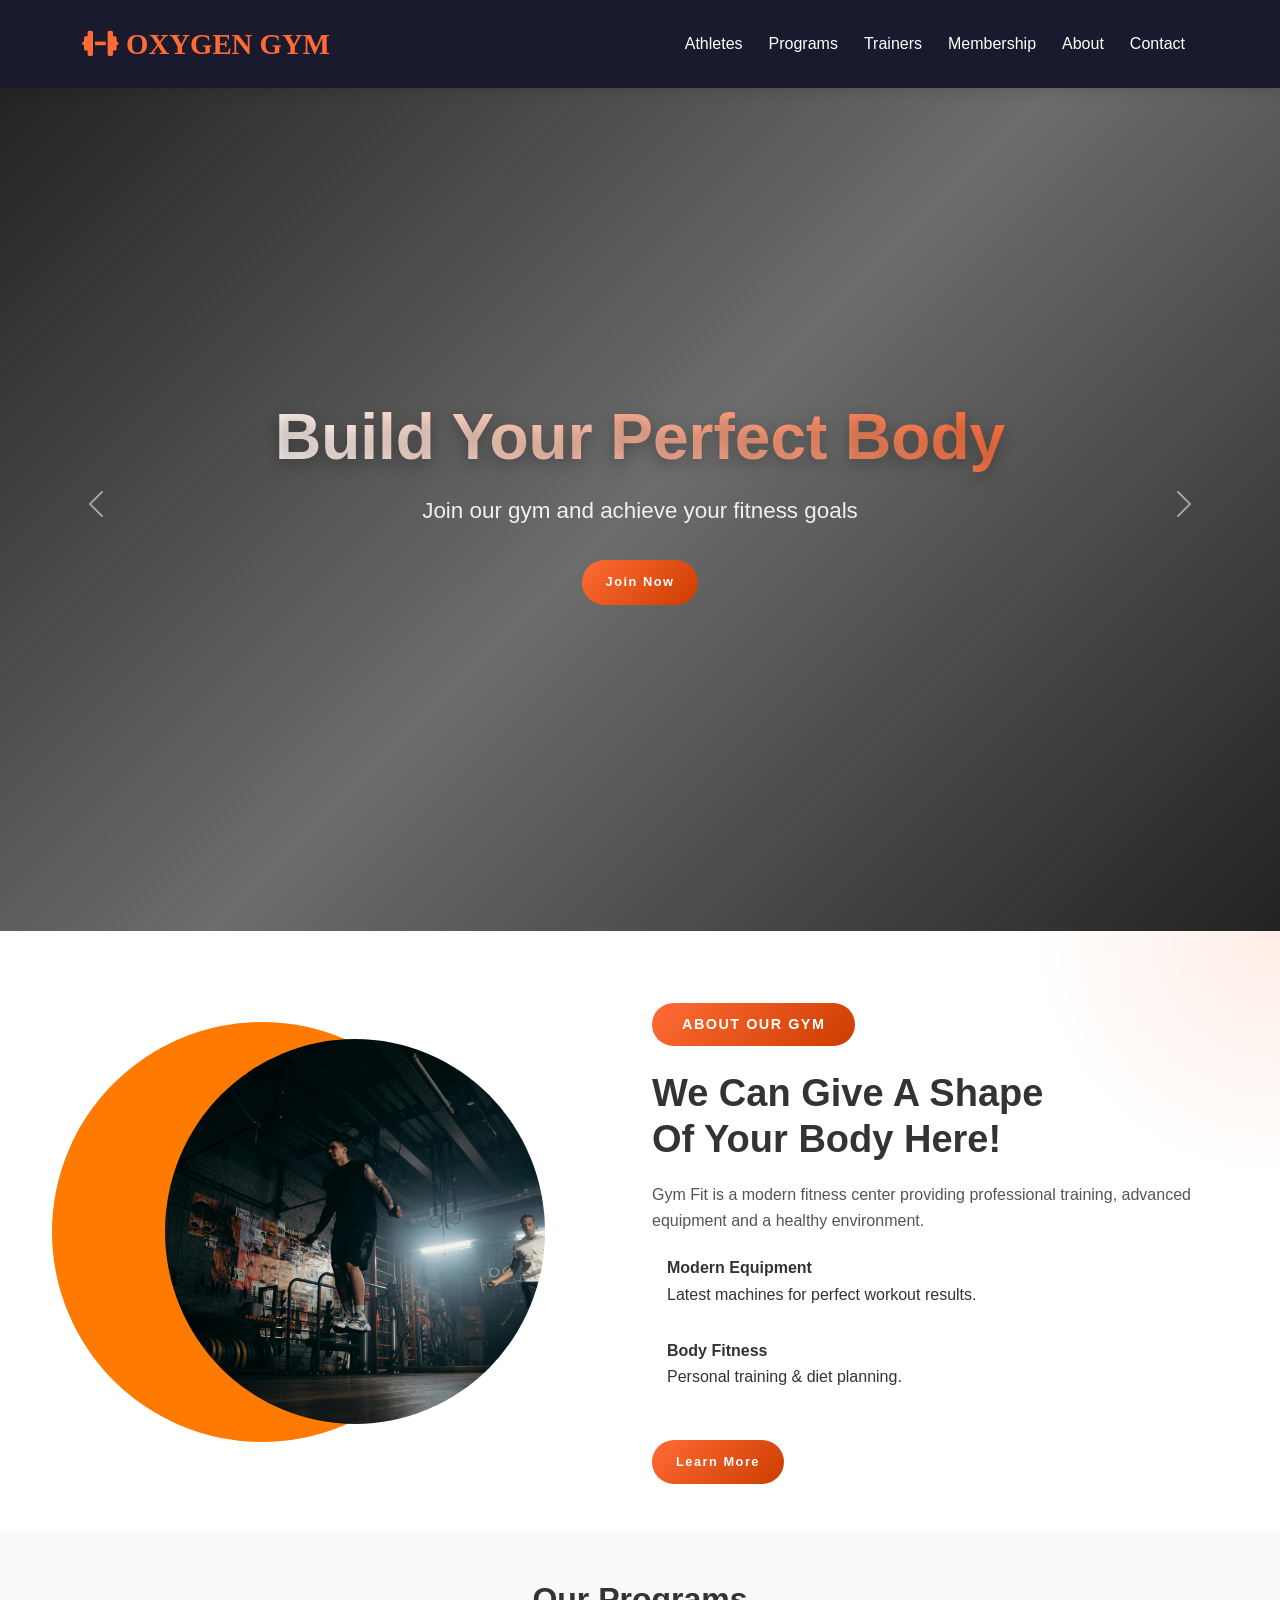
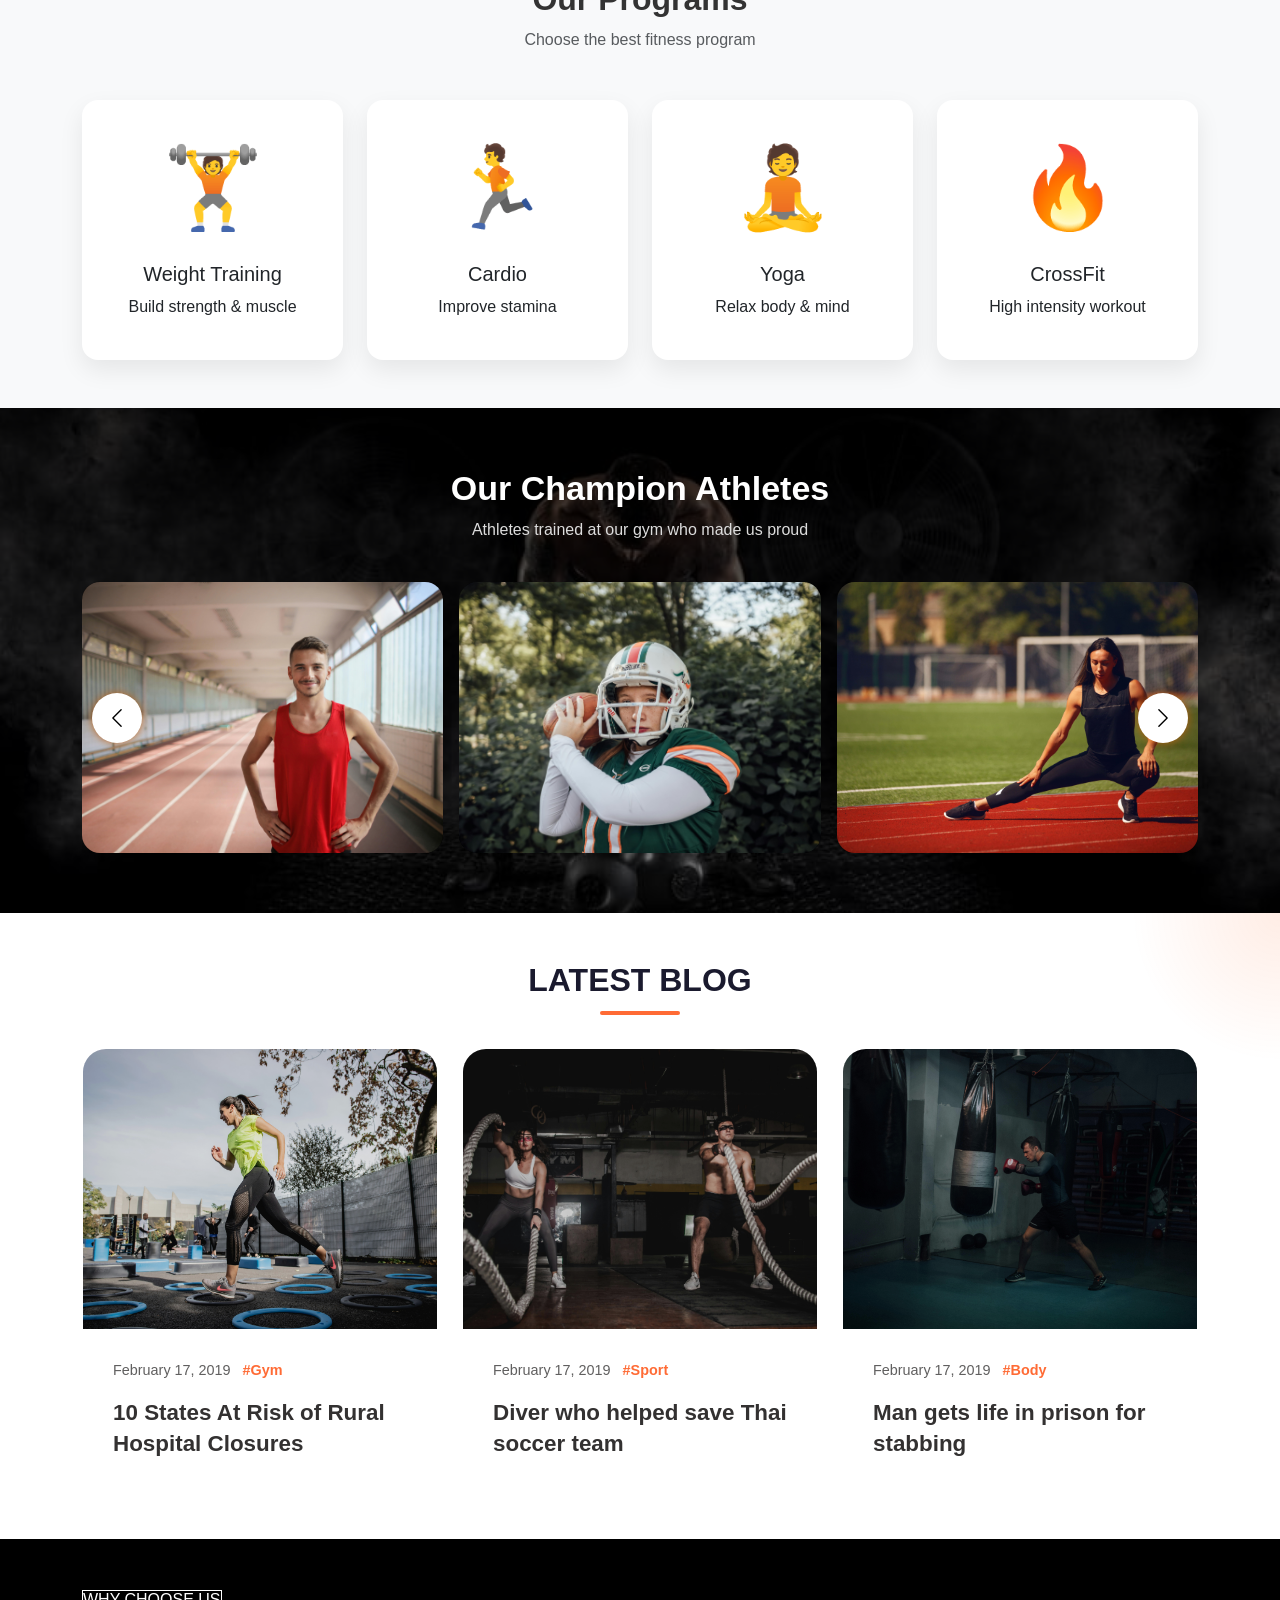
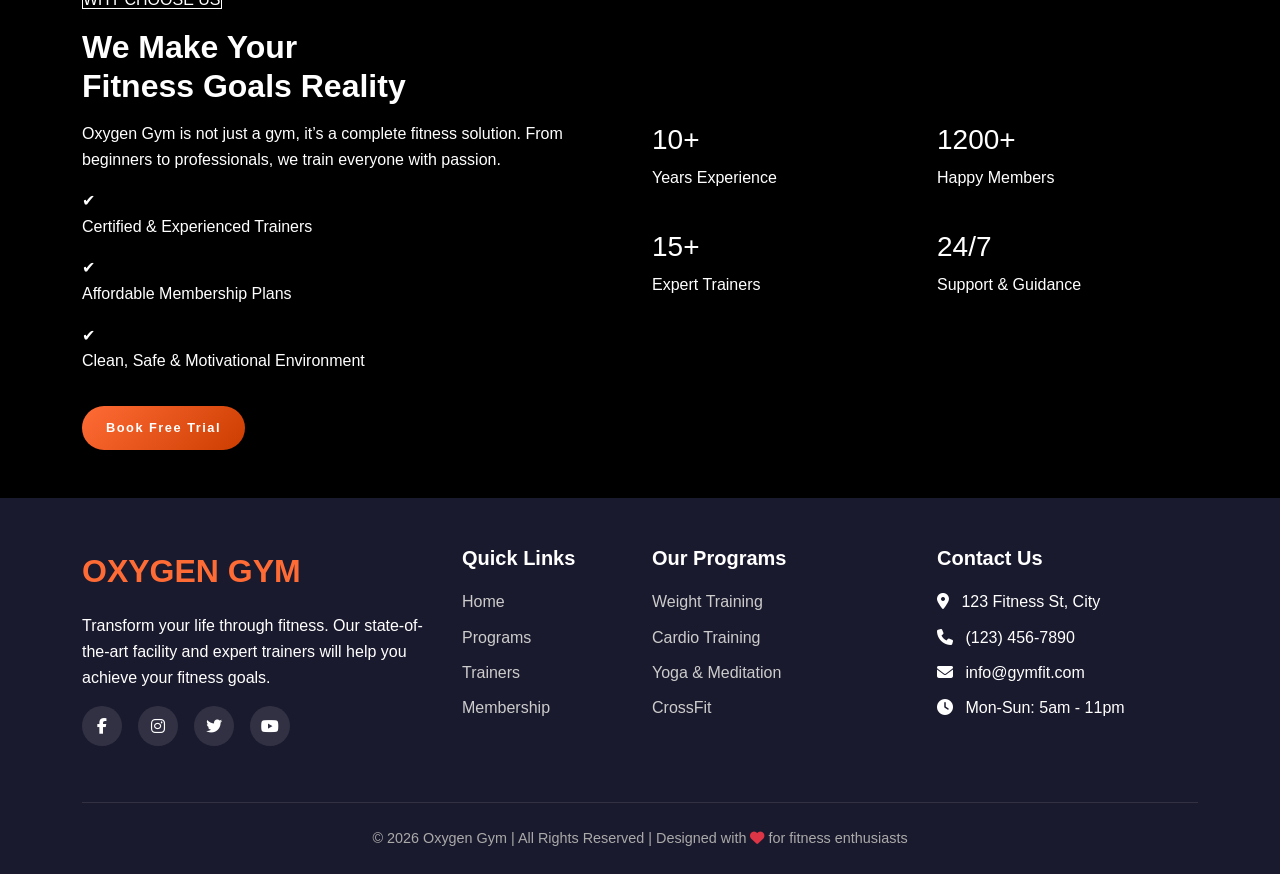
==== commit 9692659c: "fixed" ====
--- a/index.html
+++ b/index.html
@@ -1,378 +1,412 @@
-<!DOCTYPE html>
+<!doctype html>
 <html lang="en">
-
-<head>
-  <meta charset="UTF-8" />
-  <title>Home | Oxygen Gym</title>
-  <meta name="viewport" content="width=device-width, initial-scale=1" />
-
-  <!-- Bootstrap CSS -->
-  <link href="https://cdn.jsdelivr.net/npm/bootstrap@5.3.2/dist/css/bootstrap.min.css" rel="stylesheet" />
-  <link rel="icon" type="image/svg+xml"
-    href="data:image/svg+xml,%3Csvg xmlns='http://www.w3.org/2000/svg' viewBox='0 0 640 512'%3E%3Cpath fill='%23dc3545' d='M96 96c-17.7 0-32 14.3-32 32v64H32c-17.7 0-32 14.3-32 32v64c0 17.7 14.3 32 32 32h32v64c0 17.7 14.3 32 32 32s32-14.3 32-32v-64h320v64c0 17.7 14.3 32 32 32s32-14.3 32-32v-64h32c17.7 0 32-14.3 32-32v-64c0-17.7-14.3-32-32-32h-32v-64c0-17.7-14.3-32-32-32s-32 14.3-32 32v64H128v-64c0-17.7-14.3-32-32-32z'/%3E%3C/svg%3E" />
-
-  <!-- Custom CSS -->
-  <link rel="stylesheet" href="../css/index.css" />
-  <link rel="stylesheet" href="../css/athletes.css" />
-</head>
-
-<body>
-  <!-- ===== Navbar ===== -->
-  <div id="header"></div>
-
-  <!-- ===== Hero Section ===== -->
-  <div id="heroCarousel" class="carousel slide carousel-fade" data-bs-ride="carousel">
-    <div class="carousel-inner">
-      <!-- Slide 1 -->
-      <div class="carousel-item active">
-        <div class="hero-slide d-flex align-items-center justify-content-center text-white">
-          <video class="bg-video" autoplay muted loop playsinline>
-            <source src="./assets/banner/gym1.mp4" type="video/mp4" />
-          </video>
-
-          <div class="hero-content text-center">
-            <h1 class="fw-bold">Build Your Perfect Body</h1>
-            <p>Join our gym and achieve your fitness goals</p>
-            <a href="../membership.html" class="btn-swiper btn-danger btn-lg mt-3">
-              Join Now
-            </a>
-          </div>
-        </div>
-      </div>
-
-      <!-- Slide 2 -->
-      <div class="carousel-item">
-        <div class="hero-slide d-flex align-items-center justify-content-center text-white">
-          <video class="bg-video" autoplay muted loop playsinline>
-            <source src="./assets/banner/boxing.mp4" type="video/mp4" />
-          </video>
-
-          <div class="hero-content text-center">
-            <h1 class="fw-bold">Train Hard, Stay Fit</h1>
-            <p>Professional trainers & modern equipment</p>
-            <a href="../membership.html" class="btn-swiper  btn-lg mt-3">
-              Join Now
-            </a>
-          </div>
-        </div>
-      </div>
+  <head>
+    <meta charset="UTF-8" />
+    <title>Home | Oxygen Gym</title>
+    <meta name="viewport" content="width=device-width, initial-scale=1" />
+
+    <!-- Bootstrap CSS -->
+    <link
+      href="https://cdn.jsdelivr.net/npm/bootstrap@5.3.2/dist/css/bootstrap.min.css"
+      rel="stylesheet"
+    />
+    <link
+      rel="icon"
+      type="image/svg+xml"
+      href="data:image/svg+xml,%3Csvg xmlns='http://www.w3.org/2000/svg' viewBox='0 0 640 512'%3E%3Cpath fill='%23dc3545' d='M96 96c-17.7 0-32 14.3-32 32v64H32c-17.7 0-32 14.3-32 32v64c0 17.7 14.3 32 32 32h32v64c0 17.7 14.3 32 32 32s32-14.3 32-32v-64h320v64c0 17.7 14.3 32 32 32s32-14.3 32-32v-64h32c17.7 0 32-14.3 32-32v-64c0-17.7-14.3-32-32-32h-32v-64c0-17.7-14.3-32-32-32s-32 14.3-32 32v64H128v-64c0-17.7-14.3-32-32-32z'/%3E%3C/svg%3E"
+    />
+
+    <!-- Custom CSS -->
+    <link rel="stylesheet" href="../css/index.css" />
+    <link rel="stylesheet" href="../css/athletes.css" />
+  </head>
+
+  <body>
+    <!-- ===== Navbar ===== -->
+    <div id="header"></div>
+
+    <!-- ===== Hero Section ===== -->
+    <div
+      id="heroCarousel"
+      class="carousel slide carousel-fade"
+      data-bs-ride="carousel"
+    >
+      <div class="carousel-inner">
+        <!-- Slide 1 -->
+        <div class="carousel-item active">
+          <div
+            class="hero-slide d-flex align-items-center justify-content-center text-white"
+          >
+            <video class="bg-video" autoplay muted loop playsinline>
+              <source src="./assets/banner/gym1.mp4" type="video/mp4" />
+            </video>
+
+            <div class="hero-content text-center">
+              <h1 class="fw-bold">Build Your Perfect Body</h1>
+              <p>Join our gym and achieve your fitness goals</p>
+              <a
+                href="../membership.html"
+                class="btn-swiper btn-danger btn-lg mt-3"
+              >
+                Join Now
+              </a>
+            </div>
+          </div>
+        </div>
+
+        <!-- Slide 2 -->
+        <div class="carousel-item">
+          <div
+            class="hero-slide d-flex align-items-center justify-content-center text-white"
+          >
+            <video class="bg-video" autoplay muted loop playsinline>
+              <source src="./assets/banner/boxing.mp4" type="video/mp4" />
+            </video>
+
+            <div class="hero-content text-center">
+              <h1 class="fw-bold">Train Hard, Stay Fit</h1>
+              <p>Professional trainers & modern equipment</p>
+              <a href="../membership.html" class="btn-swiper btn-lg mt-3">
+                Join Now
+              </a>
+            </div>
+          </div>
+        </div>
+      </div>
+
+      <!-- Controls -->
+      <button
+        class="carousel-control-prev"
+        type="button"
+        data-bs-target="#heroCarousel"
+        data-bs-slide="prev"
+      >
+        <span class="carousel-control-prev-icon"></span>
+      </button>
+
+      <button
+        class="carousel-control-next"
+        type="button"
+        data-bs-target="#heroCarousel"
+        data-bs-slide="next"
+      >
+        <span class="carousel-control-next-icon"></span>
+      </button>
     </div>
 
-    <!-- Controls -->
-    <button class="carousel-control-prev" type="button" data-bs-target="#heroCarousel" data-bs-slide="prev">
-      <span class="carousel-control-prev-icon"></span>
-    </button>
-
-    <button class="carousel-control-next" type="button" data-bs-target="#heroCarousel" data-bs-slide="next">
-      <span class="carousel-control-next-icon"></span>
-    </button>
-  </div>
-
-  <!-- ===== About Section ===== -->
-  <section class="about-section py-5">
-    <div class="container">
-      <div class="row align-items-center">
-
-        <!-- IMAGE SIDE -->
-        <div class="col-lg-6 col-md-6 col-sm-12 mb-4 mb-lg-0 ">
-          <div class="about-img-wrapper">
-            <span class="about-bg-shape"></span>
-            <img src="./assets/gym1.jpg" alt="Gym" class="about-img" />
-          </div>
-        </div>
-
-        <!-- CONTENT SIDE -->
-        <div class="col-lg-6 col-md-6 col-sm-12 mt-sm-4">
-          <span class="about-badge">ABOUT OUR GYM</span>
-          <h2 class="about-title">
-            We Can Give A Shape <br /> Of Your Body Here!
-          </h2>
-
-          <p class="about-text">
-            Gym Fit is a modern fitness center providing professional training,
-            advanced equipment and a healthy environment.
-          </p>
-
-          <div class="about-feature">
-            <i class="bi bi-barbell"></i>
-            <div>
-              <h6>Modern Equipment</h6>
-              <p>Latest machines for perfect workout results.</p>
-            </div>
-          </div>
-
-          <div class="about-feature">
-            <i class="bi bi-heart-pulse"></i>
-            <div>
-              <h6>Body Fitness</h6>
-              <p>Personal training & diet planning.</p>
-            </div>
-
-          </div>
-          <a href="about.html">
-            <button class="btn-swiper btn-danger btn-lg mt-3">Learn More</button>
-          </a>
-        </div>
-
-
-      </div>
-    </div>
-  </section>
-
-
-  <!-- ===== Programs Section ===== -->
-  <section class="py-5 bg-light">
-    <div class="container">
-      <div class="text-center mb-5">
-        <h2 class="fw-bold">Our Programs</h2>
-        <p class="text-muted">Choose the best fitness program</p>
-      </div>
-
-      <div class="row g-4">
-        <div class="col-lg-3 col-md-4 col-sm-6">
-          <a href="programs.html" class="program-card">
-            <div class="card text-center h-100">
-              <div class="card-body">
-                <div class="icon">🏋️</div>
-                <h5>Weight Training</h5>
-                <p>Build strength & muscle</p>
-              </div>
-            </div>
-          </a>
-        </div>
-
-        <div class="col-lg-3 col-md-4 col-sm-6">
-          <a href="programs.html" class="program-card">
-            <div class="card text-center h-100">
-              <div class="card-body">
-                <div class="icon">🏃</div>
-                <h5>Cardio</h5>
-                <p>Improve stamina</p>
-              </div>
-            </div>
-          </a>
-        </div>
-
-        <div class="col-lg-3 col-md-4 col-sm-6">
-          <a href="programs.html" class="program-card">
-            <div class="card text-center h-100">
-              <div class="card-body">
-                <div class="icon">🧘</div>
-                <h5>Yoga</h5>
-                <p>Relax body & mind</p>
-              </div>
-            </div>
-          </a>
-        </div>
-
-        <div class="col-lg-3 col-md-4 col-sm-6">
-          <a href="programs.html" class="program-card">
-            <div class="card text-center h-100">
-              <div class="card-body">
-                <div class="icon">🔥</div>
-                <h5>CrossFit</h5>
-                <p>High intensity workout</p>
-              </div>
-            </div>
-          </a>
-        </div>
-      </div>
-    </div>
-  </section>
-
-  <!-- ===== Our Athletes Slider ===== -->
-  <section class="athletes-section">
-    <div class="container">
-      <h3 class="athletes-title">Our Champion Athletes</h3>
-      <p class="athletes-subtitle">
-        Athletes trained at our gym who made us proud
-      </p>
-
-      <div id="athletesCarousel" class="carousel slide" data-bs-ride="carousel" data-bs-interval="2500">
-        <div class="carousel-inner">
-          <!-- Slide 1 -->
-          <div class="carousel-item active">
-            <div class="row g-3 justify-content-center">
-              <div class="col-6 col-md-4">
-                <div class="athlete-card">
-                  <img src="./assets/athletes/1.jpg" />
-                </div>
-              </div>
-              <div class="col-6 col-md-4">
-                <div class="athlete-card">
-                  <img src="./assets/athletes/2.jpg" />
-                </div>
-              </div>
-              <div class="col-6 col-md-4 d-none d-md-block">
-                <div class="athlete-card">
-                  <img src="./assets/athletes/3.jpg" />
-                </div>
-              </div>
-            </div>
-          </div>
-
-          <!-- Slide 2 -->
-          <div class="carousel-item">
-            <div class="row g-3 justify-content-center">
-              <div class="col-6 col-md-4">
-                <div class="athlete-card">
-                  <img src="./assets/athletes/5.jpg" />
-                </div>
-              </div>
-              <div class="col-6 col-md-4">
-                <div class="athlete-card">
-                  <img src="./assets/athletes/6.jpg" />
-                </div>
-              </div>
-              <div class="col-6 col-md-4 d-none d-md-block">
-                <div class="athlete-card">
-                  <img src="./assets/athletes/4.jpg" />
-                </div>
-              </div>
-            </div>
-          </div>
-        </div>
-
-        <!-- Controls -->
-        <button class="carousel-control-prev" type="button" data-bs-target="#athletesCarousel" data-bs-slide="prev">
-          <span class="carousel-control-prev-icon"></span>
-        </button>
-
-        <button class="carousel-control-next" type="button" data-bs-target="#athletesCarousel" data-bs-slide="next">
-          <span class="carousel-control-next-icon"></span>
-        </button>
-      </div>
-    </div>
-  </section>
-
-
-  <!-- ===== Latest Blog Section ===== -->
-
-  <section class="latest-blog py-5">
-    <div class="container">
-      <h2 class="section-title text-center mb-5">LATEST BLOG</h2>
-
-      <div class="row g-4">
-        <!-- Blog Card 1 -->
-        <div class="col-lg-4 col-md-6">
-          <div class="blog-card">
-            <img src="/assets/cardio/2.jpg" alt="">
-            <div class="blog-content">
-              <span class="blog-meta">February 17, 2019 &nbsp; <a href="#">#Gym</a></span>
-              <h4>10 States At Risk of Rural Hospital Closures</h4>
-            </div>
-          </div>
-        </div>
-
-        <!-- Blog Card 2 -->
-        <div class="col-lg-4 col-md-6">
-          <div class="blog-card">
-            <img src="/assets/cardio/3.jpg" alt="">
-            <div class="blog-content">
-              <span class="blog-meta">February 17, 2019 &nbsp; <a href="#">#Sport</a></span>
-              <h4>Diver who helped save Thai soccer team</h4>
-            </div>
-          </div>
-        </div>
-
-        <!-- Blog Card 3 -->
-        <div class="col-lg-4 col-md-6">
-          <div class="blog-card">
-            <img src="/assets/cardio/4.jpg" alt="">
-            <div class="blog-content">
-              <span class="blog-meta">February 17, 2019 &nbsp; <a href="#">#Body</a></span>
-              <h4>Man gets life in prison for stabbing</h4>
-            </div>
-          </div>
-        </div>
-
-      </div>
-    </div>
-  </section>
-
-  <!-- ===== Why Choose Oxygen Gym ===== -->
-  <section class="why-choose-gym py-5">
-    <div class="container">
-      <div class="row align-items-center">
-
-        <!-- LEFT CONTENT -->
-        <div class="col-lg-6 mb-4 mb-lg-0">
-          <span class="gym-badge">WHY CHOOSE US</span>
-          <h2 class="fw-bold mt-3">
-            We Make Your <br />
-            Fitness Goals Reality
-          </h2>
-          <p class="text-mutedd mt-3">
-            Oxygen Gym is not just a gym, it’s a complete fitness solution.
-            From beginners to professionals, we train everyone with passion.
-          </p>
-
-          <div class="gym-points">
-            <div class="point">
-              <span>✔</span>
-              <p>Certified & Experienced Trainers</p>
-            </div>
-            <div class="point">
-              <span>✔</span>
-              <p>Affordable Membership Plans</p>
-            </div>
-            <div class="point">
-              <span>✔</span>
-              <p>Clean, Safe & Motivational Environment</p>
-            </div>
-          </div>
-
-          <a href="contact.html" class="btn-swiper btn-danger mt-3">
-            Book Free Trial
-          </a>
-        </div>
-
-        <!-- RIGHT STATS -->
-        <div class="col-lg-6">
-          <div class="row g-4">
-
-            <div class="col-6">
-              <div class="gym-stat">
-                <h3>10+</h3>
-                <p>Years Experience</p>
-              </div>
-            </div>
-
-            <div class="col-6">
-              <div class="gym-stat">
-                <h3>1200+</h3>
-                <p>Happy Members</p>
-              </div>
-            </div>
-
-            <div class="col-6">
-              <div class="gym-stat">
-                <h3>15+</h3>
-                <p>Expert Trainers</p>
-              </div>
-            </div>
-
-            <div class="col-6">
-              <div class="gym-stat">
-                <h3>24/7</h3>
-                <p>Support & Guidance</p>
-              </div>
-            </div>
-
-          </div>
-        </div>
-
-      </div>
-    </div>
-  </section>
-
-
-
-  <!-- ===== Footer ===== -->
-  <div id="footer"></div>
-
-  <script src="../js/main.js"></script>
-  <script src="https://cdn.jsdelivr.net/npm/bootstrap@5.3.2/dist/js/bootstrap.bundle.min.js"></script>
-</body>
-
-</html>+    <!-- ===== About Section ===== -->
+    <section class="about-section py-5">
+      <div class="container">
+        <div class="row align-items-center">
+          <!-- IMAGE SIDE -->
+          <div class="col-lg-6 col-md-6 col-sm-12 mb-4 mb-lg-0">
+            <div class="about-img-wrapper">
+              <span class="about-bg-shape"></span>
+              <img src="./assets/gym1.jpg" alt="Gym" class="about-img" />
+            </div>
+          </div>
+
+          <!-- CONTENT SIDE -->
+          <div class="col-lg-6 col-md-6 col-sm-12 mt-sm-4">
+            <span class="about-badge">ABOUT OUR GYM</span>
+            <h2 class="about-title">
+              We Can Give A Shape <br />
+              Of Your Body Here!
+            </h2>
+
+            <p class="about-text">
+              Gym Fit is a modern fitness center providing professional
+              training, advanced equipment and a healthy environment.
+            </p>
+
+            <div class="about-feature">
+              <i class="bi bi-barbell"></i>
+              <div>
+                <h6>Modern Equipment</h6>
+                <p>Latest machines for perfect workout results.</p>
+              </div>
+            </div>
+
+            <div class="about-feature">
+              <i class="bi bi-heart-pulse"></i>
+              <div>
+                <h6>Body Fitness</h6>
+                <p>Personal training & diet planning.</p>
+              </div>
+            </div>
+            <a href="about.html">
+              <button class="btn-swiper btn-danger btn-lg mt-3">
+                Learn More
+              </button>
+            </a>
+          </div>
+        </div>
+      </div>
+    </section>
+
+    <!-- ===== Programs Section ===== -->
+    <section class="py-5 bg-light">
+      <div class="container">
+        <div class="text-center mb-5">
+          <h2 class="fw-bold">Our Programs</h2>
+          <p class="text-muted">Choose the best fitness program</p>
+        </div>
+
+        <div class="row g-4">
+          <div class="col-lg-3 col-md-4 col-sm-6">
+            <a href="programs.html" class="program-card">
+              <div class="card text-center h-100">
+                <div class="card-body">
+                  <div class="icon">🏋️</div>
+                  <h5>Weight Training</h5>
+                  <p>Build strength & muscle</p>
+                </div>
+              </div>
+            </a>
+          </div>
+
+          <div class="col-lg-3 col-md-4 col-sm-6">
+            <a href="programs.html" class="program-card">
+              <div class="card text-center h-100">
+                <div class="card-body">
+                  <div class="icon">🏃</div>
+                  <h5>Cardio</h5>
+                  <p>Improve stamina</p>
+                </div>
+              </div>
+            </a>
+          </div>
+
+          <div class="col-lg-3 col-md-4 col-sm-6">
+            <a href="programs.html" class="program-card">
+              <div class="card text-center h-100">
+                <div class="card-body">
+                  <div class="icon">🧘</div>
+                  <h5>Yoga</h5>
+                  <p>Relax body & mind</p>
+                </div>
+              </div>
+            </a>
+          </div>
+
+          <div class="col-lg-3 col-md-4 col-sm-6">
+            <a href="programs.html" class="program-card">
+              <div class="card text-center h-100">
+                <div class="card-body">
+                  <div class="icon">🔥</div>
+                  <h5>CrossFit</h5>
+                  <p>High intensity workout</p>
+                </div>
+              </div>
+            </a>
+          </div>
+        </div>
+      </div>
+    </section>
+
+    <!-- ===== Our Athletes Slider ===== -->
+    <section class="athletes-section">
+      <div class="container">
+        <h3 class="athletes-title">Our Champion Athletes</h3>
+        <p class="athletes-subtitle">
+          Athletes trained at our gym who made us proud
+        </p>
+
+        <div
+          id="athletesCarousel"
+          class="carousel slide"
+          data-bs-ride="carousel"
+          data-bs-interval="2500"
+        >
+          <div class="carousel-inner">
+            <!-- Slide 1 -->
+            <div class="carousel-item active">
+              <div class="row g-3 justify-content-center">
+                <div class="col-6 col-md-4">
+                  <div class="athlete-card">
+                    <img src="./assets/athletes/1.jpg" />
+                  </div>
+                </div>
+                <div class="col-6 col-md-4">
+                  <div class="athlete-card">
+                    <img src="./assets/athletes/2.jpg" />
+                  </div>
+                </div>
+                <div class="col-6 col-md-4 d-none d-md-block">
+                  <div class="athlete-card">
+                    <img src="./assets/athletes/3.jpg" />
+                  </div>
+                </div>
+              </div>
+            </div>
+
+            <!-- Slide 2 -->
+            <div class="carousel-item">
+              <div class="row g-3 justify-content-center">
+                <div class="col-6 col-md-4">
+                  <div class="athlete-card">
+                    <img src="./assets/athletes/5.jpg" />
+                  </div>
+                </div>
+                <div class="col-6 col-md-4">
+                  <div class="athlete-card">
+                    <img src="./assets/athletes/6.jpg" />
+                  </div>
+                </div>
+                <div class="col-6 col-md-4 d-none d-md-block">
+                  <div class="athlete-card">
+                    <img src="./assets/athletes/4.jpg" />
+                  </div>
+                </div>
+              </div>
+            </div>
+          </div>
+
+          <!-- Controls -->
+          <button
+            class="carousel-control-prev"
+            type="button"
+            data-bs-target="#athletesCarousel"
+            data-bs-slide="prev"
+          >
+            <span class="carousel-control-prev-icon"></span>
+          </button>
+
+          <button
+            class="carousel-control-next"
+            type="button"
+            data-bs-target="#athletesCarousel"
+            data-bs-slide="next"
+          >
+            <span class="carousel-control-next-icon"></span>
+          </button>
+        </div>
+      </div>
+    </section>
+
+    <!-- ===== Latest Blog Section ===== -->
+
+    <section class="latest-blog py-5">
+      <div class="container">
+        <h2 class="section-title text-center mb-5">LATEST BLOG</h2>
+
+        <div class="row g-4">
+          <!-- Blog Card 1 -->
+          <div class="col-lg-4 col-md-6">
+            <div class="blog-card">
+              <img src="/assets/cardio/2.jpg" alt="" />
+              <div class="blog-content">
+                <span class="blog-meta"
+                  >February 17, 2019 &nbsp; <a href="#">#Gym</a></span
+                >
+                <h4>10 States At Risk of Rural Hospital Closures</h4>
+              </div>
+            </div>
+          </div>
+
+          <!-- Blog Card 2 -->
+          <div class="col-lg-4 col-md-6">
+            <div class="blog-card">
+              <img src="/assets/cardio/3.jpg" alt="" />
+              <div class="blog-content">
+                <span class="blog-meta"
+                  >February 17, 2019 &nbsp; <a href="#">#Sport</a></span
+                >
+                <h4>Diver who helped save Thai soccer team</h4>
+              </div>
+            </div>
+          </div>
+
+          <!-- Blog Card 3 -->
+          <div class="col-lg-4 col-md-6">
+            <div class="blog-card">
+              <img src="/assets/cardio/4.jpg" alt="" />
+              <div class="blog-content">
+                <span class="blog-meta"
+                  >February 17, 2019 &nbsp; <a href="#">#Body</a></span
+                >
+                <h4>Man gets life in prison for stabbing</h4>
+              </div>
+            </div>
+          </div>
+        </div>
+      </div>
+    </section>
+
+    <!-- ===== Why Choose Oxygen Gym ===== -->
+    <section class="why-choose-gym py-5"  style="background-color: black;">
+      <div class="container">
+        <div class="row align-items-center">
+          <div class="col-lg-6 mb-4 mb-lg-0">
+            <span class="gym-badge">WHY CHOOSE US</span>
+            <h2 class="fw-bold mt-3">
+              We Make Your <br />
+              Fitness Goals Reality
+            </h2>
+            <p class="text-mutedd mt-3">
+              Oxygen Gym is not just a gym, it’s a complete fitness solution.
+              From beginners to professionals, we train everyone with passion.
+            </p>
+
+            <div class="gym-points">
+              <div class="point">
+                <span>✔</span>
+                <p>Certified & Experienced Trainers</p>
+              </div>
+              <div class="point">
+                <span>✔</span>
+                <p>Affordable Membership Plans</p>
+              </div>
+              <div class="point">
+                <span>✔</span>
+                <p>Clean, Safe & Motivational Environment</p>
+              </div>
+            </div>
+
+            <a href="contact.html" class="btn-swiper btn-danger mt-3">
+              Book Free Trial
+            </a>
+          </div>
+
+          <div class="col-lg-6">
+            <div class="row g-4">
+              <div class="col-6">
+                <div class="gym-stat">
+                  <h3>10+</h3>
+                  <p>Years Experience</p>
+                </div>
+              </div>
+
+              <div class="col-6">
+                <div class="gym-stat">
+                  <h3>1200+</h3>
+                  <p>Happy Members</p>
+                </div>
+              </div>
+
+              <div class="col-6">
+                <div class="gym-stat">
+                  <h3>15+</h3>
+                  <p>Expert Trainers</p>
+                </div>
+              </div>
+
+              <div class="col-6">
+                <div class="gym-stat">
+                  <h3>24/7</h3>
+                  <p>Support & Guidance</p>
+                </div>
+              </div>
+            </div>
+          </div>
+        </div>
+      </div>
+    </section>
+
+    <!-- ===== Footer ===== -->
+    <div id="footer"></div>
+
+    <script src="../js/main.js"></script>
+    <script src="https://cdn.jsdelivr.net/npm/bootstrap@5.3.2/dist/js/bootstrap.bundle.min.js"></script>
+  </body>
+</html>
--- a/css/index.css
+++ b/css/index.css
@@ -574,6 +574,44 @@
     height: 180px;
   }
 }
+.why-choose-gym {
+  color: #ffffff;
+}
+
+/* Headings */
+.why-choose-gym h2,
+.why-choose-gym h3 {
+  color: #ffffff;
+}
+
+/* Paragraphs */
+.why-choose-gym p {
+  color: #ffffff;
+}
+
+/* Badge */
+.why-choose-gym .gym-badge {
+  color: #ffffff;
+  border: 1px solid #ffffff;
+}
+
+/* Points (✔ and text) */
+.why-choose-gym .point span,
+.why-choose-gym .point p {
+  color: #ffffff;
+}
+
+/* Stats box */
+/* .why-choose-gym .gym-stat {
+  color: #ffffff;
+  border: 1px solid rgba(255, 255, 255, 0.3);
+} */
+
+/* Button text */
+.why-choose-gym .btn-danger {
+  color: #ffffff;
+}
+
 
 /* Scroll Animation */
 .fade-in {
